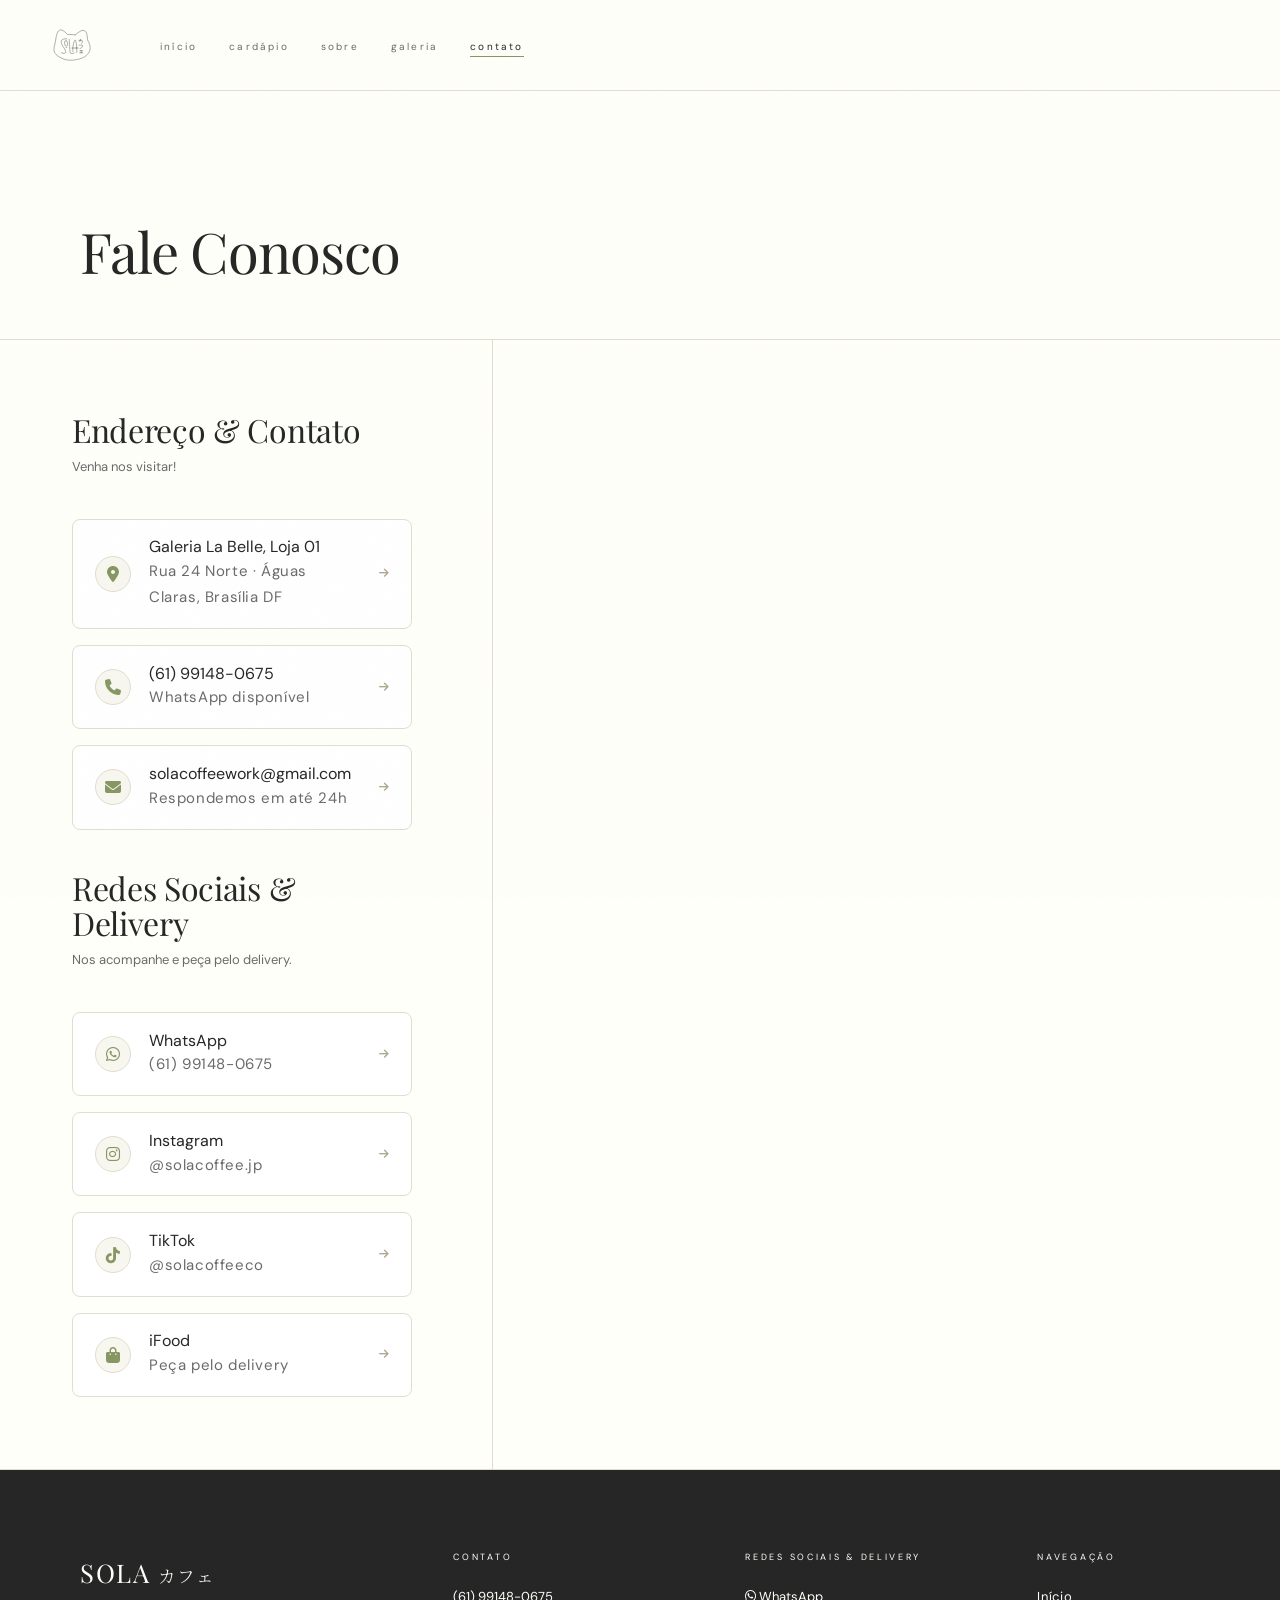
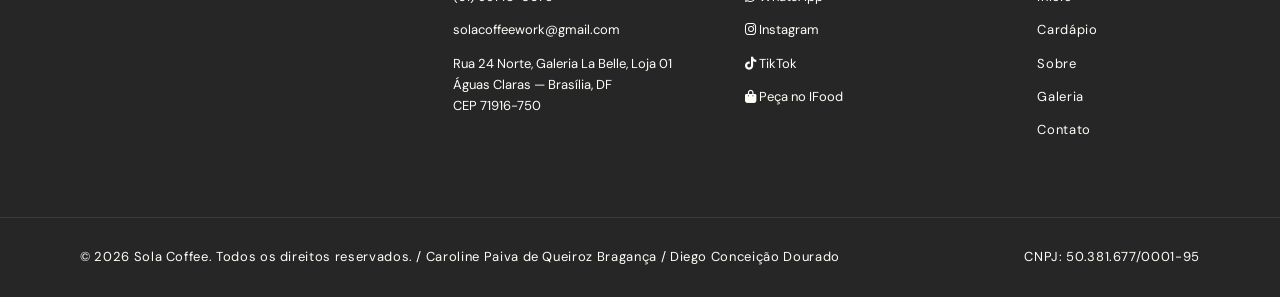
==== contato.html @ bae13468 "primeiro commit" ====
<!DOCTYPE html>
<html lang="pt-BR">
<head>
  <meta charset="UTF-8" />
  <meta name="viewport" content="width=device-width, initial-scale=1.0"/>
  <title>CONTATO — SOLA Coffee カフェ</title>
  <meta name="description" content="Encontre o Sola Coffee em Águas Claras. Endereço, horários, telefone e redes sociais.">
  <link rel="canonical" href="https://solacoffee.com.br/contato.html">


   <script type="application/ld+json">
  {
    "@context": "https://schema.org",
    "@type": "Cafe",
    "name": "Sola Coffee",
    "telephone": "+55-61-99148-0675",
    "email": "solacoffeework@gmail.com",
    "url": "https://solacoffee.com.br",
    "address": {
      "@type": "PostalAddress",
      "streetAddress": "Rua 24 Norte, Galeria La Belle, Loja 01",
      "addressLocality": "Águas Claras",
      "addressRegion": "DF",
      "postalCode": "71916-750",
      "addressCountry": "BR"
    },
    "openingHoursSpecification": [
      {"@type": "OpeningHoursSpecification","dayOfWeek": ["Tuesday","Wednesday","Thursday","Friday"],"opens": "12:30","closes": "19:30"},
      {"@type": "OpeningHoursSpecification","dayOfWeek": "Saturday","opens": "09:30","closes": "20:00"},
      {"@type": "OpeningHoursSpecification","dayOfWeek": "Sunday","opens": "09:30","closes": "14:00"}
    ],
    "sameAs": ["https://instagram.com","https://ifood.com.br"]
  }
  </script>

  <link rel="stylesheet" href="https://cdnjs.cloudflare.com/ajax/libs/font-awesome/6.5.0/css/all.min.css">
  <link rel="preconnect" href="https://fonts.googleapis.com">
  <link href="https://fonts.googleapis.com/css2?family=Playfair+Display:ital,wght@0,300;0,400;0,500;1,300;1,400&family=DM+Sans:wght@300;400;500&family=Inter:wght@300;400;500&family=Noto+Serif+JP:wght@300;400&display=swap" rel="stylesheet">
  <link rel="stylesheet" href="style.css">

  <style>

    .info-block--no-icon {
  grid-template-columns: 1fr;
}
.page-hero {
  min-height: 340px;
  box-sizing: border-box;
  padding-top: 100px;
  padding-bottom: 2.5rem;
}

    /* ═══════════════════════════════════════════
       BODY — horários | contato+redes | mapa
    ═══════════════════════════════════════════ */
    .fc-content {
      display: grid;
      grid-template-columns: 1fr 1.6fr;
      border-bottom: 1px solid var(--khaki-light);
    }
    .fc-mapa-panel {
      position: relative;
      border-left: 1px solid var(--khaki-light);
      overflow: hidden;
    }
    .fc-mapa-panel iframe {
      width: 100%;
      height: 100%;
      min-height: 600px;
      border: 0;
      display: block;
      filter: saturate(0.85);
    }

    /* horários */
    .fc-horarios-panel {
      padding: 4.5rem 4.5rem 4.5rem 5rem;
      border-right: 1px solid var(--khaki-light);
      display: flex;
      flex-direction: column;
      justify-content: flex-start;
    }

    .fc-panel-label {
      font-size: 9px;
      letter-spacing: 0.32em;
      text-transform: uppercase;
      font-family: var(--font-body);
      color: var(--moss);
      margin-bottom: 0.6rem;
    }
    .fc-horarios-panel h2 {
      font-size: clamp(1.6rem, 2.5vw, 2.2rem);
      color: var(--ink);
      margin-bottom: 0.5rem;
    }
    .fc-horarios-panel > p {
      font-size: 13px;
      color: var(--ink-muted);
      margin-bottom: 2rem;
    }
    /* usa as classes existentes do site */
    .fc-horarios-panel .horarios-tabela { max-width: 420px; margin-top: 0; }

    /* redes */
    .fc-redes-panel {
      padding: 4.5rem 5rem 4.5rem 4.5rem;
      display: flex;
      flex-direction: column;
      justify-content: flex-start;
    }
    .fc-redes-panel h2 {
      font-size: clamp(1.6rem, 2.5vw, 2.2rem);
      color: var(--ink);
      margin-bottom: 0.5rem;
    }
    .fc-redes-panel > p {
      font-size: 13px;
      color: var(--ink-muted);
      margin-bottom: 2.5rem;
    }
    .fc-redes-list {
      display: flex;
      flex-direction: column;
      gap: 1rem;
    }
    .fc-rede-item {
      display: flex;
      align-items: center;
      gap: 1.1rem;
      padding: 1.1rem 1.4rem;
      border: 1px solid var(--khaki-light);
      border-radius: var(--radius-md);
      background: var(--white);
      text-decoration: none;
      transition: border-color 0.25s, box-shadow 0.25s, transform 0.2s;
    }
    .fc-rede-item:hover {
      border-color: var(--moss-light);
      box-shadow: var(--shadow-card);
      transform: translateX(4px);
    }
    .fc-rede-icon {
      width: 36px; height: 36px;
      border-radius: 50%;
      background: var(--paper-warm);
      display: flex; align-items: center; justify-content: center;
      flex-shrink: 0;
      font-size: 1rem;
      color: var(--moss);
      border: 1px solid var(--khaki-light);
    }
    .fc-rede-info { flex: 1; }
    .fc-rede-name {
      display: block;
      font-size: 16px;
      color: var(--ink);
      line-height: 1.3;
    }
    .fc-rede-handle {
      display: block;
      font-size: 15px;
      color: var(--ink-muted);
      letter-spacing: 0.04em;
    }
    .fc-rede-arrow {
      font-size: 11px;
      color: var(--khaki-dark);
      transition: color 0.2s, transform 0.2s;
    }
    .fc-rede-item:hover .fc-rede-arrow {
      color: var(--moss);
      transform: translateX(3px);
    }

    /* ═══════════════════════════════════════════
       RESPONSIVE
    ═══════════════════════════════════════════ */
    @media (max-width: 960px) {
      .fc-hero { grid-template-columns: 1fr; min-height: auto; }
      .fc-hero-visual { display: none; }
      .fc-hero-text { padding: 3.5rem 1.5rem 3rem; }
      .fc-hero-text p { max-width: 100%; }

      .fc-content { grid-template-columns: 1fr; }
      .fc-mapa-panel { border-left: none; border-top: 1px solid var(--khaki-light); }
      .fc-mapa-panel iframe { min-height: 300px; }
      .fc-strip-item { border-right: none; border-bottom: 1px solid var(--khaki-light); padding: 2rem 1.5rem; }
      .fc-strip-item:last-child { border-bottom: none; }

      .fc-content { grid-template-columns: 1fr; }
      .fc-horarios-panel {
        padding: 3rem 1.5rem;
        border-right: none;
        border-bottom: 1px solid var(--khaki-light);
      }
      .fc-redes-panel { padding: 3rem 1.5rem; }

      .fc-mapa iframe { height: 300px; }
      .fc-mapa-badge { max-width: 220px; padding: 0.8rem 1rem; }
    }

    @media (max-width: 480px) {
      .fc-hero-text { padding: 3rem 1.25rem 2.5rem; }
      .fc-horarios-panel { padding: 2.5rem 1.25rem; }
      .fc-redes-panel { padding: 2.5rem 1.25rem; }
      .fc-strip-item { padding: 1.75rem 1.25rem; }
    }
  </style>
</head>
<body class="page-contato">

  <!-- NAV -->
  <nav class="nav">
    <a href="index.html" class="nav-logo"><img src="img/logo.svg" alt="SOLA カフェ" class="nav-logo-img"></a>
    <ul class="nav-links">
      <li><a href="index.html">início</a></li>
      <li><a href="menu.html">cardápio</a></li>
      <li><a href="sobre.html">sobre</a></li>
      <li><a href="galeria.html">galeria</a></li>
      <li><a href="contato.html" class="active">contato</a></li>
    </ul>
  </nav>

  <!-- INTRO -->
  <section class="sobre-intro page-hero">
    <div class="sobre-intro-text">
      <span class="section-label"></span>
      <h1 style="font-size: 56px;">Fale Conosco</h1>
      <p class="lead">
        
      </p>
    </div>
  </section>

  <!-- CONTATO + REDES | MAPA -->
  <div class="fc-content">

    <div class="fc-redes-panel">

      <h2>Endereço & Contato</h2>
      <p>Venha nos visitar!</p>
      <div class="fc-redes-list" style="margin-bottom: 2.5rem;">
        <a href="https://maps.google.com/?q=Sola+Coffee+Aguas+Claras" target="_blank" class="fc-rede-item">
          <div class="fc-rede-icon"><i class="fa-solid fa-location-dot"></i></div>
          <div class="fc-rede-info">
            <span class="fc-rede-name">Galeria La Belle, Loja 01</span>
            <span class="fc-rede-handle">Rua 24 Norte · Águas Claras, Brasília DF</span>
          </div>
          <i class="fa-solid fa-arrow-right fc-rede-arrow"></i>
        </a>
        <a href="tel:+5561991480675" class="fc-rede-item">
          <div class="fc-rede-icon"><i class="fa-solid fa-phone"></i></div>
          <div class="fc-rede-info">
            <span class="fc-rede-name">(61) 99148-0675</span>
            <span class="fc-rede-handle">WhatsApp disponível</span>
          </div>
          <i class="fa-solid fa-arrow-right fc-rede-arrow"></i>
        </a>
        <a href="mailto:solacoffeework@gmail.com" class="fc-rede-item">
          <div class="fc-rede-icon"><i class="fa-solid fa-envelope"></i></div>
          <div class="fc-rede-info">
            <span class="fc-rede-name">solacoffeework@gmail.com</span>
            <span class="fc-rede-handle">Respondemos em até 24h</span>
          </div>
          <i class="fa-solid fa-arrow-right fc-rede-arrow"></i>
        </a>
      </div>

      <h2>Redes Sociais & Delivery</h2>
      <p>Nos acompanhe e peça pelo delivery.</p>
      <div class="fc-redes-list">
        <a href="https://wa.me/5561991480675" target="_blank" class="fc-rede-item">
          <div class="fc-rede-icon"><i class="fa-brands fa-whatsapp"></i></div>
          <div class="fc-rede-info">
            <span class="fc-rede-name">WhatsApp</span>
            <span class="fc-rede-handle">(61) 99148-0675</span>
          </div>
          <i class="fa-solid fa-arrow-right fc-rede-arrow"></i>
        </a>
        <a href="https://www.instagram.com/solacoffee.jp/" target="_blank" class="fc-rede-item">
          <div class="fc-rede-icon"><i class="fa-brands fa-instagram"></i></div>
          <div class="fc-rede-info">
            <span class="fc-rede-name">Instagram</span>
            <span class="fc-rede-handle">@solacoffee.jp</span>
          </div>
          <i class="fa-solid fa-arrow-right fc-rede-arrow"></i>
        </a>
        <a href="https://www.tiktok.com/@solacoffeeco" target="_blank" class="fc-rede-item">
          <div class="fc-rede-icon"><i class="fa-brands fa-tiktok"></i></div>
          <div class="fc-rede-info">
            <span class="fc-rede-name">TikTok</span>
            <span class="fc-rede-handle">@solacoffeeco</span>
          </div>
          <i class="fa-solid fa-arrow-right fc-rede-arrow"></i>
        </a>
        <a href="https://www.ifood.com.br/delivery/brasilia-df/sola-coffee---cafe-japones-aguas-claras-norte/7c5102c2-471a-463c-b605-bb09772c8aca" target="_blank" class="fc-rede-item">
          <div class="fc-rede-icon"><i class="fa-solid fa-bag-shopping"></i></div>
          <div class="fc-rede-info">
            <span class="fc-rede-name">iFood</span>
            <span class="fc-rede-handle">Peça pelo delivery</span>
          </div>
          <i class="fa-solid fa-arrow-right fc-rede-arrow"></i>
        </a>
      </div>

    </div>

    <div class="fc-mapa-panel">
      <iframe
        src="https://www.google.com/maps/embed?pb=!1m14!1m8!1m3!1d15353.13470171583!2d-48.02756208214473!3d-15.84168103660788!3m2!1i1024!2i768!4f13.1!3m3!1m2!1s0x935a3b9d3fa3dd75%3A0xfc180d4a1cdd393c!2sSola%20Coffee%20-%20Cafeteria%20japonesa!5e0!3m2!1spt-BR!2sbr!4v1779202179430!5m2!1spt-BR!2sbr"
        allowfullscreen="" loading="lazy" referrerpolicy="no-referrer-when-downgrade"
        title="Localização do Sola Coffee em Águas Claras, Brasília">
      </iframe>
    </div>

  </div>

  <!-- FOOTER -->
  <footer class="footer">
    <div class="footer-top">
      <div class="footer-brand">
        <div class="footer-logo">SOLA <span>カフェ</span></div>
      </div>
      <div class="footer-info">
        <h4 class="footer-col-title">Contato</h4>
        <ul class="footer-contact-list">
          <li><a href="tel:+556199148-0675">(61) 99148-0675</a></li>
          <li><a href="mailto:solacoffeework@gmail.com">solacoffeework@gmail.com</a></li>
          <li><span>Rua 24 Norte, Galeria La Belle, Loja 01<br/>Águas Claras — Brasília, DF<br/>CEP 71916-750</span></li>
        </ul>
      </div>
      <div class="footer-info">
        <h4 class="footer-col-title">Redes Sociais & Delivery</h4>
        <ul class="footer-contact-list">
          <li><a href="https://wa.me/5561991480675" target="_blank"><i class="fa-brands fa-whatsapp"></i> WhatsApp</a></li>
          <li><a href="https://www.instagram.com/solacoffee.jp/" target="_blank"><i class="fa-brands fa-instagram"></i> Instagram</a></li>
          <li><a href="https://www.tiktok.com/@solacoffeeco" target="_blank"><i class="fa-brands fa-tiktok"></i> TikTok</a></li>
          <li><a href="https://www.ifood.com.br/delivery/brasilia-df/sola-coffee---cafe-japones-aguas-claras-norte/7c5102c2-471a-463c-b605-bb09772c8aca" target="_blank"><i class="fa-solid fa-bag-shopping"></i> Peça no IFood</a></li>
        </ul>
      </div>
      <div class="footer-nav">
        <h4 class="footer-col-title">navegação</h4>
        <ul class="footer-nav-list">
          <li><a href="index.html">Início</a></li>
          <li><a href="menu.html">Cardápio</a></li>
          <li><a href="sobre.html">Sobre</a></li>
          <li><a href="galeria.html">Galeria</a></li>
          <li><a href="contato.html">Contato</a></li>
        </ul>
      </div>
    </div>
    <div class="footer-bottom">
      <p>© 2026 Sola Coffee. Todos os direitos reservados. / Caroline Paiva de Queiroz Bragança / Diego Conceição Dourado</p>
      <p>CNPJ: 50.381.677/0001-95</p>
    </div>
  </footer>

</body>
</html>
---- style.css ----
/* =============================================
   SOLA カフェ 
   Paleta: #FFFFF9 · #262626 · #CEC8B0 · #879662
   ============================================= */

/* ---- TOKENS ---- */
:root {
  --paper:       #FFFFF9;
  --paper-warm:  #F7F7F0;
  --ink:         #262626;
  --ink-soft:    #3A3A3A;
  --ink-muted:   #6A6A6A;
  --khaki:       #CEC8B0;
  --khaki-light: #E2DDD0;
  --khaki-dark:  #B0A990;
  --moss:        #879662;
  --moss-light:  #A8B080;
  --moss-pale:   #D4DBB8;
  --white:       #FFFFFF;

  --font-display: 'Playfair Display', serif;
  --font-jp:      'Inter', sans-serif;
  --font-kanji:   'Noto Serif JP', serif;
  --font-body:    'DM Sans', sans-serif;

  --radius-sm: 2px;
  --radius-md: 8px;
  --radius-lg: 20px;
  --radius-xl: 40px;

  --shadow-moss: 0 4px 24px rgba(135, 150, 98, 0.18);
  --shadow-deep: 0 16px 56px rgba(38, 38, 38, 0.14);
  --shadow-card: 0 2px 12px rgba(38, 38, 38, 0.08);
}

/* ---- RESET ---- */
*, *::before, *::after { box-sizing: border-box; margin: 0; padding: 0; }
html { scroll-behavior: smooth; }
body {
  background: var(--paper);
  color: var(--ink);
  font-family: var(--font-body);
  font-weight: 400;
  line-height: 1.75;
  font-size: 1rem;
  -webkit-font-smoothing: antialiased;
}
img { max-width: 100%; display: block; }
a { text-decoration: none; color: inherit; }
ul { list-style: none; }
button { cursor: pointer; border: none; background: none; font-family: inherit; }
input, textarea, select {
  font-family: var(--font-body);
  font-size: 14px;
}

/* ---- TYPOGRAPHY ---- */
h1, h2, h3 {
  font-family: var(--font-display);
  font-weight: 300;
  line-height: 1.12;
  letter-spacing: -0.01em;
}
h1 { font-size: 32px; font-weight: 300; letter-spacing: -0.02em; }
h2 { font-size: 2rem; font-weight: 400; }
h3 { font-size: clamp(1.2rem, 2vw, 1.6rem); }
em { font-style: italic; color: var(--moss); }
p { color: var(--ink-soft); }

.section-label {
  font-family: var(--font-body);
  font-size: 9px;
  font-weight: 400;
  letter-spacing: 0.32em;
  text-transform: uppercase;
  color: var(--moss);
  display: block;
  margin-bottom: 0.75rem;
}

/* ---- GRAIN TEXTURE overlay ---- */
body::after {
  content: '';
  position: fixed;
  inset: 0;
  pointer-events: none;
  z-index: 9999;
  opacity: 0.022;
  background-image: url("data:image/svg+xml,%3Csvg viewBox='0 0 256 256' xmlns='http://www.w3.org/2000/svg'%3E%3Cfilter id='n'%3E%3CfeTurbulence type='fractalNoise' baseFrequency='0.9' numOctaves='4' stitchTiles='stitch'/%3E%3C/filter%3E%3Crect width='100%25' height='100%25' filter='url(%23n)'/%3E%3C/svg%3E");
  background-size: 128px 128px;
}

/* ---- BUTTONS ---- */
.btn-primary {
  display: inline-block;
  padding: 0.9rem 2.4rem;
  background: var(--moss);
  color: var(--white);
  font-family: 'Inter', sans-serif;
  font-size: 11px;
  font-weight: 400;
  letter-spacing: 0.22em;
  text-transform: lowercase;
  border-radius: var(--radius-sm);
  transition: background 0.3s, transform 0.2s, box-shadow 0.3s;
}
.btn-primary:hover {
  background: var(--ink);
  transform: translateY(-2px);
  box-shadow: var(--shadow-moss);
}
.btn-ghost {
  display: inline-block;
  padding: 0.85rem 0;
  color: var(--ink);
  font-size: 12px;
  letter-spacing: 0.1em;
  border-bottom: 1px solid var(--khaki-dark);
  transition: color 0.2s, border-color 0.2s;
}
.btn-ghost:hover { color: var(--moss); border-color: var(--moss); }
.btn-ghost--light { color: var(--paper); border-color: rgba(255,255,249,0.4); }
.btn-ghost--light:hover { color: var(--khaki-light); border-color: var(--khaki-light); }

/* ============================================================
   NAV
   ============================================================ */
.nav {
  position: fixed;
  top: 0; left: 0; right: 0;
  z-index: 100;
  display: flex;
  align-items: center;
  gap: 2rem;
  padding: 1.3rem 3rem;
  background: rgba(255, 255, 249, 0.94);
  backdrop-filter: blur(16px);
  -webkit-backdrop-filter: blur(16px);
  border-bottom: 1px solid var(--khaki-light);
}
.nav-logo {
  font-family: var(--font-display);
  font-size: 1.3rem;
  font-weight: 300;
  letter-spacing: 0.06em;
  color: var(--ink);
  flex-shrink: 0;
}
.nav-kanji {
  font-family: var(--font-jp);
  font-size: 0.9rem;
  color: var(--moss);
  margin-left: 0.35rem;
}
.nav-links {
  display: flex;
  gap: 2rem;
  margin-left: 2rem;
}
.nav-links a {
  font-size: 10px;
  letter-spacing: 0.22em;
  text-transform: lowercase;
  color: var(--ink-muted);
  transition: color 0.2s;
  position: relative;
}
.nav-links a::after {
  content: '';
  position: absolute;
  bottom: -4px; left: 0; right: 0;
  height: 1px;
  background: var(--moss);
  transform: scaleX(0);
  transition: transform 0.3s cubic-bezier(0.25,0.46,0.45,0.94);
  transform-origin: left;
}
.nav-links a:hover, .nav-links a.active { color: var(--ink); }
.nav-links a:hover::after, .nav-links a.active::after { transform: scaleX(1); }
.nav-deco {
  margin-left: auto;
  font-family: var(--font-jp);
  font-size: 12px;
  color: var(--khaki-dark);
  letter-spacing: 0.35em;
}

/* ============================================================
   HOME — HERO
   ============================================================ */
.hero {
  min-height: 100vh;
  max-height: 100vh;
  display: grid;
  grid-template-columns: 1fr 1fr;
  position: relative;
  overflow: hidden;
  padding-top: 0; /* ← remove o padding geral */
  border-bottom: 1px solid var(--khaki-light);
}

.hero-texture {
  position: absolute;
  inset: 0;
  background:
    radial-gradient(ellipse 70% 55% at 75% 35%, rgba(135, 150, 98, 0.09) 0%, transparent 65%),
    radial-gradient(ellipse 45% 60% at 15% 75%, rgba(206, 200, 176, 0.12) 0%, transparent 65%);
}
.hero-content {
  display: flex;
  flex-direction: column;
  justify-content: center;
  padding: 5rem 4rem 5rem 5rem;
  padding-top: calc(80px + 5rem);
  position: relative;
  z-index: 1;
}
.hero-eyebrow {
  font-size: 9px;
  letter-spacing: 0.32em;
  text-transform: uppercase;
  color: var(--moss);
  margin-bottom: 1.5rem;
}
.hero-title {
  font-size: clamp(3.2rem, 5.5vw, 5.5rem);
  line-height: 1.06;
  margin-bottom: 1.5rem;
  color: var(--ink);
}
.hero-sub {
  font-size: 1rem;
  line-height: 1.6;
  color: var(--ink-soft);
  margin-bottom: 3rem;
  max-width: clamp(17rem, 29vw, 30rem);
  text-align: justify;
  text-align-last: justify; 
}
.hero-cta-row {
  display: flex;
  align-items: center;
  gap: 2.5rem;
}
.hero-visual {
min-height: 100vh;
  max-height: 100vh;
  display: flex;
  flex-direction: column;
  align-items: center;
  justify-content: center;
  position: relative;
  background: var(--paper);
  overflow: hidden;
}
.hero-img {
  width: 100%;
  height: 100%;
  object-fit: cover;
  object-position: center 60%;
}
.hero-circle {
  width: 340px;
  height: 340px;
  border-radius: 50%;
  border: 1px solid rgba(255,255,249,0.35);
  position: absolute;
  animation: breathe 7s ease-in-out infinite;
}
@keyframes breathe {
  0%, 100% { transform: scale(1); opacity: 0.5; }
  50% { transform: scale(1.05); opacity: 1; }
}
.hero-kanji-large {
  font-family: var(--font-jp);
  font-size: clamp(8rem, 14vw, 16rem);
  color: var(--ink);
  opacity: 0.08;
  position: absolute;
  user-select: none;
}
.hero-tag {
  position: absolute;
  bottom: 2.5rem;
  font-size: 9px;
  letter-spacing: 0.28em;
  text-transform: uppercase;
  color: var(--ink-soft);
  background: var(--paper);
  padding: 0.45rem 1.1rem;
  border-radius: var(--radius-sm);
}

/* ---- PAGE-SPECIFIC: index.html ---- */
.nav-logo-img { height: 48px; width: auto; display: block; }
.btn-primary.btn-cardapio { background: var(--ink); }
.btn-primary.btn-cardapio:hover { background: var(--moss) !important; }
.btn-primary.btn-historia { background: var(--moss); }
.btn-primary.btn-historia:hover { background: var(--ink) !important; }
.btn-primary.btn-essencia { background: var(--moss); }
.btn-primary.btn-essencia:hover { background: var(--ink) !important; }

/* ============================================================
   HOME — DESTAQUES
   ============================================================ */
.destaques {
  padding: 7rem 5rem;
  background: var(--paper);
}
.destaques-grid {
  display: grid;
  grid-template-columns: 1fr 1fr 1fr;
  gap: 1.25rem;
}
.destaque-card {
  background: var(--white);
  border-radius: var(--radius-md);
  overflow: hidden;
  transition: transform 0.35s cubic-bezier(0.25,0.46,0.45,0.94), box-shadow 0.35s;
  border: 1px solid var(--khaki-light);
}
.destaque-card:hover {
  transform: translateY(-6px);
  box-shadow: var(--shadow-deep);
}
.card-img-placeholder {
  height: 220px;
  display: flex;
  align-items: center;
  justify-content: center;
  position: relative;
  overflow: hidden;
}
.card-img-matcha { background: linear-gradient(140deg, #6d7f4e 0%, #a8b87a 60%, #c8d4a0 100%); }
.card-img-bolo   { background: linear-gradient(140deg, #CEC8B0 0%, #e8e4d8 60%, #FFFFF9 100%); }
.card-img-cafe   { background: linear-gradient(140deg, #262626 0%, #3a3a3a 60%, #5a5a4a 100%); }

/* ---- BESTSELLER TAG ---- */
.section-badge-tag {
  display: inline-flex;
  align-items: center;
  justify-content: center;
  padding: 0.3rem 0.7rem;
  background: var(--moss);
  border: 1px solid var(--moss-light);
  border-radius: var(--radius-sm);
  font-family: var(--font-body);
  font-size: 8px;
  font-weight: 400;
  letter-spacing: 0.22em;
  text-transform: uppercase;
  color: var(--white);
  margin-bottom: 1.5rem;
}
.card-img-inner {
  display: flex;
  align-items: center;
  justify-content: center;
  width: 100%;
  height: 100%;
  position: relative;
}
.card-img-inner--photo {
  display: block;
}
.card-photo {
  width: 100%;
  height: 100%;
  object-fit: cover;
  object-position: center 40%;
  display: block;
  

}
.card-kanji {
  font-family: var(--font-jp);
  font-size: 4rem;
  color: rgba(255,255,249,0.3);
  user-select: none;
  position: relative;
  z-index: 1;
}
.liquid-circle {
  position: absolute;
  border-radius: 50%;
  background: rgba(255,255,249,0.12);
  animation: float 8s ease-in-out infinite;
}
.lc1 { width: 120px; height: 120px; top: -20px; left: 10%; animation-delay: 0s; }
.lc2 { width: 80px; height: 80px; bottom: -10px; right: 15%; animation-delay: -3s; }
@keyframes float {
  0%, 100% { transform: translateY(0) scale(1); }
  50% { transform: translateY(-12px) scale(1.05); }
}
.card-body { padding: 1.5rem 1.6rem; }
.card-tag {
  font-size: 9px;
  letter-spacing: 0.26em;
  text-transform: uppercase;
  color: var(--moss);
  display: block;
  margin-bottom: 0.5rem;
}
.card-body h3 { font-size: 1.4rem; margin-bottom: 0.5rem; color: var(--ink); }
.card-body p { font-size: 13px; color: var(--ink-muted); line-height: 1.65; margin-bottom: 1rem; }
.card-price {
  font-family: var(--font-display);
  font-size: 1.4rem;
  color: var(--moss);
}
.destaques-link { text-align: right; margin-top: 2rem; }
.destaques-link a {
  font-size: 11px;
  letter-spacing: 0.18em;
  color: var(--ink);
  border-bottom: 1px solid var(--khaki-dark);
  padding-bottom: 2px;
  transition: color 0.2s, border-color 0.2s;
}
.destaques-link a:hover { color: var(--moss); border-color: var(--moss); }

@media (max-width: 900px) {
  .destaques-grid { grid-template-columns: 1fr 1fr; }
}
@media (max-width: 560px) {
  .destaques { padding: 4rem 1.5rem; }
  .destaques-grid { grid-template-columns: 1fr; }
}

/* ============================================================
   HOME — WABI
   ============================================================ */
.wabi {
  display: grid;
  grid-template-columns: 1fr 1fr;
  min-height: 540px;
  background: var(--paper);
}
.wabi-left { position: relative; overflow: hidden; background: var(--paper); }
.wabi-photo-frame {
  position: absolute;
  inset: 3rem;
  inset-inline-start: 5rem;
  border: 1px solid rgba(38,38,38,0.12);
  border-radius: var(--radius-md);
  overflow: hidden;
}
.wabi--flip .wabi-left .wabi-photo-frame {
  inset: 3rem;
  inset-inline-end: 5rem;
}
.wabi-photo-inner {
  width: 100%; height: 100%;
  background: linear-gradient(145deg, var(--khaki) 0%, var(--paper) 100%);
  display: flex; align-items: center; justify-content: center;
  position: relative;
}
.wabi-abstract { position: relative; width: 180px; height: 180px; }
.wa-circle {
  position: absolute;
  border-radius: 50%;
  border: 1px solid rgba(38,38,38,0.15);
}
.wa1 { width: 180px; height: 180px; top: 0; left: 0; }
.wa2 { width: 120px; height: 120px; top: 30px; left: 30px; background: rgba(135,150,98,0.15); border-color: rgba(135,150,98,0.3); }
.wa3 { width: 60px; height: 60px; top: 60px; left: 60px; background: var(--moss); border-color: var(--moss); opacity: 0.7; }
.wabi-right {
  display: flex;
  flex-direction: column;
  justify-content: center;
  padding: 5rem 5rem 5rem 4rem;
}
.wabi-right h2 { margin-bottom: 0.75rem; }
.wabi-right h2,
.wabi-right .wabi-text { margin-left: 0; padding-left: 0; }
.wabi-img {
  width: 100%;
  height: 100%;
  object-fit: cover;
  object-position: center 49%;
}
.wabi-text {
  font-size: 14px;
  line-height: 1.6;
  color: var(--ink-soft);
  margin-top: 0;
  margin-bottom: 1rem;
  text-align: left;
  max-width: 600px;
}
.wabi-right .btn-primary { margin-top: 1.5rem; align-self: flex-start; }

/* wabi espelhado */
.wabi--flip { grid-template-columns: 1fr 1fr; }
.wabi--flip .wabi-right { order: 1; padding: 5rem 4rem 5rem 5rem; }
.wabi--flip .wabi-left  { order: 2; }

/* tabela de horários dentro do wabi */
.horarios-tabela {
  display: flex;
  flex-direction: column;
  margin-top: 1.5rem;
  max-width: 380px;
}
.hora-row {
  display: flex;
  align-items: center;
  gap: 0.75rem;
  padding: 0.75rem 0;
  border-bottom: 1px solid var(--khaki-light);
}
.hora-row:last-child { border-bottom: none; }
.hora-dia {
  font-family: var(--font-body);
  font-size: 1rem;
  color: var(--ink-soft);
  width: 140px;
  flex-shrink: 0;
}
.hora-sep {
  width: 24px;
  flex-shrink: 0;
  height: 1px;
  background: var(--khaki);
  opacity: 0.6;
}
.hora-valor {
  font-family: var(--font-body);
  font-size: 1rem;
  color: var(--ink-soft);
}
.hora-valor.fechado {
  font-style: normal;
  font-weight: 700;
  color: var(--moss);
  font-size: 0.95rem;
}

/* ============================================================
   PAGE HEADER (shared)
   ============================================================ */
.page-header {
  padding: 140px 5rem 5rem;
  background: var(--khaki);
  display: flex;
  align-items: flex-end;
  justify-content: space-between;
  gap: 2rem;
  position: relative;
  overflow: hidden;
  border-bottom: 1px solid var(--khaki-dark);
}
.page-header-content { position: relative; z-index: 1; }
.page-header h1 { margin-bottom: 0.75rem; color: var(--ink); }
.page-header p { color: var(--ink-soft); font-size: 14px; max-width: 420px; }
.page-header-kanji {
  font-family: var(--font-jp);
  font-size: clamp(6rem, 12vw, 14rem);
  color: var(--ink);
  opacity: 0.07;
  line-height: 1;
  user-select: none;
  flex-shrink: 0;
}

/* menu page: hero igual ao contato (.sobre-intro.page-hero) */
.page-menu .page-header {
  background: var(--paper);
  border-bottom: 1px solid var(--khaki-light);
  display: grid;
  grid-template-columns: 1fr auto;
  align-items: end;
  min-height: 340px;
  box-sizing: border-box;
  padding-top: 100px;
  padding-bottom: 2.5rem;
}
.page-menu .page-header h1 { margin-bottom: 1rem; }
.page-menu .page-header p {
  font-size: 1.05rem;
  line-height: 1.6;
  color: var(--ink-soft);
  max-width: 520px;
}

/* ============================================================
   MENU PAGE
   ============================================================ */
.menu-filters {
  display: flex;
  gap: 0.6rem;
  padding: 1.75rem 5rem;
  border-bottom: 1px solid var(--khaki-light);
  flex-wrap: wrap;
  background: var(--paper);
  position: sticky;
  top: 72px;
  z-index: 50;
}
.filter-btn {
  padding: 0.45rem 1.3rem;
  border: 1px solid var(--khaki);
  border-radius: var(--radius-sm);
  font-size: 10px;
  letter-spacing: 0.18em;
  text-transform: lowercase;
  color: var(--ink-muted);
  background: transparent;
  transition: all 0.25s;
}
.filter-btn:hover { border-color: var(--moss-light); color: var(--moss); }
.filter-btn.active { background: var(--moss); color: var(--white); border-color: var(--moss); }

.menu-section { padding: 4rem 5rem 6rem; }
.menu-category-header {
  display: flex;
  align-items: center;
  gap: 1.5rem;
  margin-bottom: 2.5rem;
  margin-top: 0;
}
.contato-section .menu-category-header {
  margin-bottom: 1rem;
}
.contato-bloco {
  padding: 0;
  display: flex;
  flex-direction: column;
  gap: 0.35rem;
  margin-bottom: 3.5rem;
}.cat-kanji {
  font-family: var(--font-jp);
  font-size: 2.5rem;
  color: var(--khaki);
  flex-shrink: 0;
}
.menu-category-header h2 { font-size: 1.8rem; }
.cat-line {
  flex: 1;
  height: 1px;
  background: var(--khaki-light);
}
.menu-grid {
  display: grid;
  grid-template-columns: repeat(auto-fill, minmax(280px, 1fr));
  gap: 1.25rem;
  margin-bottom: 3.5rem;
}
.menu-grid:last-of-type {
  margin-bottom: 0;
}
.menu-item {
  background: var(--white);
  border-radius: var(--radius-md);
  overflow: hidden;
  display: flex;
  flex-direction: column;
  transition: transform 0.3s, box-shadow 0.3s;
  border: 1px solid var(--khaki-light);
}
.menu-item:hover { transform: translateY(-3px); box-shadow: var(--shadow-card); }
.item-visual {
  height: 130px;
  display: flex;
  align-items: center;
  justify-content: center;
  font-family: var(--font-jp);
  font-size: 2.5rem;
  color: rgba(255,255,249,0.4);
}
.iv-matcha   { background: linear-gradient(135deg, #6d7f4e, #a8b87a); }
.iv-cafe     { background: linear-gradient(135deg, #262626, #4a4a3a); }
.iv-latte    { background: linear-gradient(135deg, #CEC8B0, #e8e4d8); color: rgba(38,38,38,0.35); }
.iv-frapp    { background: linear-gradient(135deg, #3a3a3a, #5a5a4a); }
.iv-hojicha  { background: linear-gradient(135deg, #5a5040, #8a7a60); }
.iv-agua     { background: linear-gradient(135deg, #879662, #c2d4a0); }
.iv-maracuja { background: linear-gradient(135deg, #b8a040, #d8c060); }
.iv-cheesecake{ background: linear-gradient(135deg, #e2ddd0, #FFFFF9); color: rgba(38,38,38,0.3); }
.iv-nutpie   { background: linear-gradient(135deg, #4a3828, #7a6050); }
.iv-bolomatcha{ background: linear-gradient(135deg, #5a7040, #879662); }
.iv-empanada { background: linear-gradient(135deg, #9a7040, #c8a060); }
.iv-sanduiche{ background: linear-gradient(135deg, #CEC8B0, #e2ddd0); color: rgba(38,38,38,0.35); }
.iv-set      { background: linear-gradient(135deg, #262626, #3a3a30); }
.iv-bolo-cafe{ background: linear-gradient(135deg, #2a1e14, #504030); }
.item-info { padding: 1.25rem; flex: 1; display: flex; flex-direction: column; }
.item-info h3 { font-size: 1.2rem; margin-bottom: 0.4rem; color: var(--ink); }
.item-info p { font-size: 12px; color: var(--ink-muted); line-height: 1.6; flex: 1; }
.item-footer {
  display: flex;
  justify-content: space-between;
  align-items: center;
  margin-top: 1rem;
  padding-top: 0.75rem;
  border-top: 1px solid var(--khaki-light);
}
.tag-item {
  font-size: 9px;
  letter-spacing: 0.2em;
  text-transform: uppercase;
  color: var(--moss);
}
.preco {
  font-family: var(--font-display);
  font-size: 1.3rem;
  color: var(--moss);
}
.menu-item--featured { border: 1px solid var(--moss-light); }
.badge-new {
  font-family: var(--font-body);
  font-size: 14px;
  color: var(--moss);
}
.menu-nota {
  display: flex;
  align-items: center;
  gap: 1.5rem;
  margin: 0 5rem 4rem;
  padding: 1.5rem 2rem;
  background: var(--khaki-light);
  border-radius: var(--radius-md);
  border-left: 3px solid var(--moss);
}
.nota-icon { font-size: 1.5rem; }
.menu-nota p { font-size: 13px; color: var(--ink-soft); }

/* ============================================================
   SOBRE PAGE
   ============================================================ */
.sobre-intro {
  display: grid;
  grid-template-columns: 1fr auto;
  gap: 4rem;
  padding: 140px 5rem 5rem;
  background: var(--paper);
  align-items: end;
  border-bottom: 1px solid var(--khaki-light);
}
.sobre-intro h1 { margin-bottom: 1rem; }
.lead {
  font-size: 1.05rem;
  line-height: 1.85;
  color: var(--ink-soft);
  max-width: 520px;
}
.sobre-intro-kanji { text-align: center; flex-shrink: 0; }
.sobre-intro-kanji span {
  display: block;
  font-family: var(--font-jp);
  font-size: clamp(5rem, 10vw, 12rem);
  color: var(--ink);
  opacity: 0.06;
  line-height: 1;
}
.kanji-legenda {
  font-size: 9px;
  letter-spacing: 0.28em;
  color: var(--moss);
  text-transform: uppercase;
}
.historia {
  padding: 6rem 5rem;
  background: var(--paper);
}
.historia-grid {
  display: grid;
  grid-template-columns: 1fr 1fr;
  gap: 6rem;
  align-items: center;
}
.hist-abstract {
  position: absolute;
  inset: 0;
  display: flex;
  align-items: center;
  justify-content: center;
}
.ha-elem { position: absolute; border-radius: 50%; }
.ha1 { width: 260px; height: 260px; border: 1px solid rgba(38,38,38,0.15); }
.ha2 { width: 160px; height: 160px; background: rgba(135,150,98,0.15); border: 1px solid rgba(135,150,98,0.35); }
.ha3 { width: 60px; height: 60px; background: var(--moss); opacity: 0.7; }
.historia-texto h2 { 
    margin-bottom: 1.5rem; }
.historia-texto p { 
    font-size: 15px;
    line-height: 1.6; 
    color: var(--ink-soft); 
    margin-bottom: 1.25rem; 
    text-align: left;
}
.historia-texto strong {
  font-weight: 400;
  color: var(--moss); 
}
.hist-frame {
  position: relative;
  width: 100%;
  padding-top: 120%;
  overflow: hidden;
  border-radius: var(--radius-md);
  background: var(--khaki);
}
.hist-img {
  position: absolute;
  inset: 0;
  width: 100%;
  height: 100%;
  object-fit: cover;
  object-position: center;
  display: block;
}
.hist-caption {
  position: absolute;
  bottom: 1.5rem;
  left: 1.5rem;
  font-size: 9px;
  letter-spacing: 0.22em;
  text-transform: uppercase;
  color: var(--ink-muted);
  background: var(--paper);
  padding: 0.35rem 0.85rem;
  border-radius: var(--radius-sm);
}


/* ============================================================
   FOOTER
   ============================================================ */
.footer { background: var(--ink); }
.footer-top {
  display: grid;
  grid-template-columns: 2fr 1.5fr 1.5fr 1fr;
  gap: 3rem;
  padding: 5rem 5rem 4rem;
  border-bottom: 1px solid rgba(206,200,176,0.12);
}
.footer-logo {
  font-family: var(--font-display);
  font-size: 1.6rem;
  font-weight: 300;
  letter-spacing: 0.06em;
  color: var(--paper);
  margin-bottom: 1rem;
}
.footer-logo span { font-family: var(--font-kanji); font-size: 1.1rem; }
.footer-col-title {
  font-size: 9px;
  letter-spacing: 0.3em;
  text-transform: uppercase;
  color: var(--paper);
  font-family: var(--font-body);
  font-weight: 400;
  margin-bottom: 1.25rem;
}
.footer-contact-list li {
  font-size: 13px;
  color: var(--paper);
  margin-bottom: 0.75rem;
  line-height: 1.65;
}
.footer-contact-list a {
  color: var(--paper);
  transition: color 0.2s;
}
.footer-contact-list a:hover { 
    color: var(--paper); 
    opacity: 0.7; 
}

.footer-nav-list li {
  margin-bottom: 0.75rem;
  line-height: 1.65;
}
.footer-nav-list a {
  font-size: 13px;
  color: var(--paper);
  display: block;
  letter-spacing: 0.05em;
  transition: opacity 0.2s;
}
.footer-nav-list a:hover { opacity: 0.7; }

.footer-bottom {
  display: flex;
  justify-content: space-between;
  align-items: center;
  padding: 1.75rem 5rem;
}
.footer-bottom p {
  font-size: 13px;
  color: var(--paper);
  letter-spacing: 0.05em;
}
.footer-social {
  font-size: 13px;
  color: var(--paper);
  letter-spacing: 0.05em;
}

/* ============================================================
   HORÁRIOS (standalone)
   ============================================================ */
.horarios {
  background: var(--paper);
  border-bottom: 1px solid var(--khaki-light);
  display: grid;
  grid-template-columns: 1fr 1fr;
  min-height: 480px;
}
.horarios-conteudo {
  padding: 6rem 5rem;
  display: flex;
  flex-direction: column;
  justify-content: center;
  gap: 2.5rem;
}
.horarios-label h2 { margin-top: 0.75rem; }
.horarios-foto { position: relative; overflow: hidden; }
.horarios-foto-frame { width: 100%; height: 100%; min-height: 480px; }
.horarios-foto-frame img { width: 100%; height: 100%; object-fit: cover; display: block; }
.horarios-foto-placeholder {
  width: 100%;
  height: 100%;
  min-height: 480px;
  background: var(--khaki);
  display: flex;
  align-items: center;
  justify-content: center;
}
.horarios-kanji {
  font-family: var(--font-jp);
  font-size: clamp(6rem, 12vw, 12rem);
  color: var(--ink);
  opacity: 0.07;
  line-height: 1;
  user-select: none;
}

/* ============================================================
   ANIMATIONS
   ============================================================ */
@keyframes fadeUp {
  from { opacity: 0; transform: translateY(22px); }
  to   { opacity: 1; transform: translateY(0); }
}
.hero-content > * {
  animation: fadeUp 0.9s cubic-bezier(0.25,0.46,0.45,0.94) forwards;
  opacity: 0;
}
.hero-eyebrow  { animation-delay: 0.1s; }
.hero-title    { animation-delay: 0.28s; }
.hero-sub      { animation-delay: 0.44s; }
.hero-cta-row  { animation-delay: 0.6s; }

/* ============================================================
   SCROLL REVEAL
   ============================================================ */
.destaque-card, .menu-item, .fil-card, .tl-item, .info-block {
  opacity: 0;
  transform: translateY(18px);
  animation: fadeUp 0.7s cubic-bezier(0.25,0.46,0.45,0.94) forwards;
}
.destaque-card:nth-child(1) { animation-delay: 0.1s; }
.destaque-card:nth-child(2) { animation-delay: 0.22s; }
.destaque-card:nth-child(3) { animation-delay: 0.34s; }
.menu-item:nth-child(1)  { animation-delay: 0.05s; }
.menu-item:nth-child(2)  { animation-delay: 0.12s; }
.menu-item:nth-child(3)  { animation-delay: 0.18s; }
.menu-item:nth-child(4)  { animation-delay: 0.24s; }
.menu-item:nth-child(5)  { animation-delay: 0.30s; }
.menu-item:nth-child(6)  { animation-delay: 0.36s; }
.fil-card:nth-child(1)   { animation-delay: 0.1s; }
.fil-card:nth-child(2)   { animation-delay: 0.2s; }
.fil-card:nth-child(3)   { animation-delay: 0.3s; }
.fil-card:nth-child(4)   { animation-delay: 0.4s; }
.tl-item:nth-child(1)    { animation-delay: 0.1s; }
.tl-item:nth-child(2)    { animation-delay: 0.26s; }
.tl-item:nth-child(3)    { animation-delay: 0.42s; }
.info-block:nth-child(1) { animation-delay: 0.1s; }
.info-block:nth-child(2) { animation-delay: 0.2s; }
.info-block:nth-child(3) { animation-delay: 0.3s; }
.info-block:nth-child(4) { animation-delay: 0.4s; }

/* ============================================================
   RESPONSIVO — TABLET / MOBILE
   ============================================================ */
@media (max-width: 1100px) {
  .footer-top { grid-template-columns: 1fr 1fr; gap: 2.5rem; padding: 4rem 3rem 3rem; }
  .footer-bottom { padding: 1.5rem 3rem; }
}
@media (max-width: 900px) {
  .contato-section { grid-template-columns: 1fr; gap: 3rem; }
  .tl-grid { grid-template-columns: 1fr; gap: 2.5rem; }
  .valores-grid { grid-template-columns: 1fr 1fr; }
}
@media (max-width: 768px) {
  /* NAV */
  .nav { padding: 1rem 1.5rem; flex-wrap: wrap; gap: 0; }
  .nav-deco { display: none; }
  .nav-links { width: 100%; margin-left: 0; margin-top: 0.6rem; gap: 1rem; flex-wrap: wrap; }
  .nav-links a { font-size: 10px; }

  /* HERO */
  .hero { grid-template-columns: 1fr; min-height: auto; }
  .hero-visual { display: none; }
  .hero-content { padding: 2.5rem 1.5rem 3.5rem; padding-top: 100px; }

  /* DESTAQUES */
  .destaques { padding: 4rem 1.5rem; }
  .destaques-grid { grid-template-columns: 1fr; }

  /* WABI */
  .wabi { grid-template-columns: 1fr; }
  .wabi-left { display: none; }
  .wabi-right { padding: 3rem 1.5rem; }
  .wabi--flip .wabi-right { order: 1; padding: 3rem 1.5rem; }

  /* PAGE HEADER */
  .page-header { padding: 100px 1.5rem 2.5rem; flex-direction: column; align-items: flex-start; gap: 0; }
  .page-header-kanji { display: none; }

  /* MENU */
  .menu-filters { padding: 1rem 1.5rem; gap: 0.4rem; top: 56px; }
  .filter-btn { padding: 0.4rem 0.9rem; font-size: 10px; }
  .menu-section { padding: 2rem 1.5rem 4rem; }
  .menu-category-header { margin-top: 2.5rem; gap: 1rem; }
  .menu-grid { grid-template-columns: 1fr; }
  .menu-nota { margin: 0 1.5rem 3rem; }

  /* SOBRE */
  .sobre-intro { padding: 100px 1.5rem 2.5rem; grid-template-columns: 1fr; }
  .sobre-intro-kanji { display: none; }
  .historia { padding: 3rem 1.5rem; }
  .historia-grid { grid-template-columns: 1fr; }
  .historia-visual { display: none; }
  .historia-texto p { font-size: 14px; }
  .filosofia { padding: 4rem 1.5rem; }

  /* CONTATO */
  .contato-section { padding: 2.5rem 1.5rem; }
  .info-block { grid-template-columns: 2rem 1fr; gap: 0.75rem; padding-bottom: 2rem; }
  .info-kanji { font-size: 1.4rem; }
  .mapa-section { padding: 0 1.5rem; }
  .mapa-wrapper { max-width: 100%; }
  .mapa-wrapper iframe { height: 220px; }
  .avaliacao-strip { padding: 2rem 1.5rem; }

  /* HORÁRIOS */
  .horarios { grid-template-columns: 1fr; }
  .horarios-conteudo { padding: 3.5rem 1.5rem; gap: 2rem; }
  .horarios-foto { display: none; }

  /* FOOTER */
  .footer-top { grid-template-columns: 1fr 1fr; gap: 2rem; padding: 3rem 1.5rem 2.5rem; }
  .footer-bottom { flex-direction: column; gap: 0.4rem; text-align: center; padding: 1.5rem; }
}

@media (max-width: 480px) {
  .nav-links { overflow-x: auto; flex-wrap: nowrap; padding-bottom: 0.25rem; }
  .destaques-grid { grid-template-columns: 1fr; }
  .menu-grid { grid-template-columns: 1fr; }
  .footer-top { grid-template-columns: 1fr; padding: 2.5rem 1.5rem 2rem; }
  .footer-bottom { padding: 1.5rem 1.25rem; }
  .page-header { padding: 90px 1.25rem 2rem; }
  .menu-section { padding: 1.5rem 1.25rem 3rem; }
  .contato-section { padding: 2rem 1.25rem; }
  .sobre-intro { padding: 90px 1.25rem 2rem; }
  .historia { padding: 2.5rem 1.25rem; }
  .valores-grid { grid-template-columns: 1fr; }
}

@media (max-width: 540px) {
  .footer-top { grid-template-columns: 1fr; padding: 3rem 2rem 2.5rem; }
}

/* ============================================================
   SOBRE — complementos
   ============================================================ */
.sobre-intro-text { position: relative; z-index: 1; }

/* VALORES section */
.valores {
  padding: 6rem 5rem;
  background: var(--paper);
}
.valores > .section-label {
  color: var(--moss);
  margin-bottom: 0.5rem;
}
.valores h2 {
  color: var(--ink);
  margin-bottom: 3rem;
}
.valores h2 em {
  color: var(--moss);
}
.valores-grid {
  display: grid;
  grid-template-columns: 1fr 1fr 1fr;
  gap: 1.5rem;
}
.valor-card {
  padding: 2.5rem 2rem;
  border: 1px solid var(--khaki-light);
  border-radius: var(--radius-md);
  transition: border-color 0.3s, background 0.3s;
}
.valor-card:hover {
  border-color: var(--moss-light);
  background: var(--paper-warm);
}
.valor-card h3 {
  color: var(--ink);
  font-size: 1.2rem;
  margin-bottom: 0.75rem;
}
.valor-card p {
  color: var(--ink-muted);
  font-size: 13px;
  line-height: 1.8;
}

@media (max-width: 768px) {
  .valores { padding: 4rem 1.5rem; }
  .valores-grid { grid-template-columns: 1fr; gap: 1rem; }
  .filosofia { padding: 4rem 1.5rem; }
  .tl-grid { grid-template-columns: 1fr; gap: 2.5rem; }
}

/* ============================================================
   VALORES / DIFERENCIAIS
   ============================================================ */
.valores { padding: 6rem 5rem; background: var(--paper); }
.valores h2 { color: var(--ink); margin-bottom: 3rem; }
.valores h2 em { color: var(--moss); }
.valores-grid {
  display: grid;
  grid-template-columns: 1fr 1fr 1fr;
  gap: 2rem;
}
.valor-card {
  padding: 2.5rem 2rem;
  border: 1px solid var(--khaki-light);
  border-radius: var(--radius-md);
  background: var(--white);
}
.valor-card h3 { color: var(--ink); margin-bottom: 0.75rem; font-size: 1.3rem; }
.valor-card p { color: var(--ink-muted); font-size: 13px; line-height: 1.75; }
.valor-label {
  font-family: var(--font-display);
  font-size: 1.6rem;
  font-weight: 300;
  color: var(--ink);
  display: block;
  margin-bottom: 1rem;
  line-height: 1.2;
}
/* ============================================================
   CONTATO — page-specific (migrado de contato.html)
   ============================================================ */
.info-block--no-icon {
  grid-template-columns: 1fr;
}
.page-hero {
  min-height: 340px;
  box-sizing: border-box;
  padding-top: 100px;
  padding-bottom: 2.5rem;
}
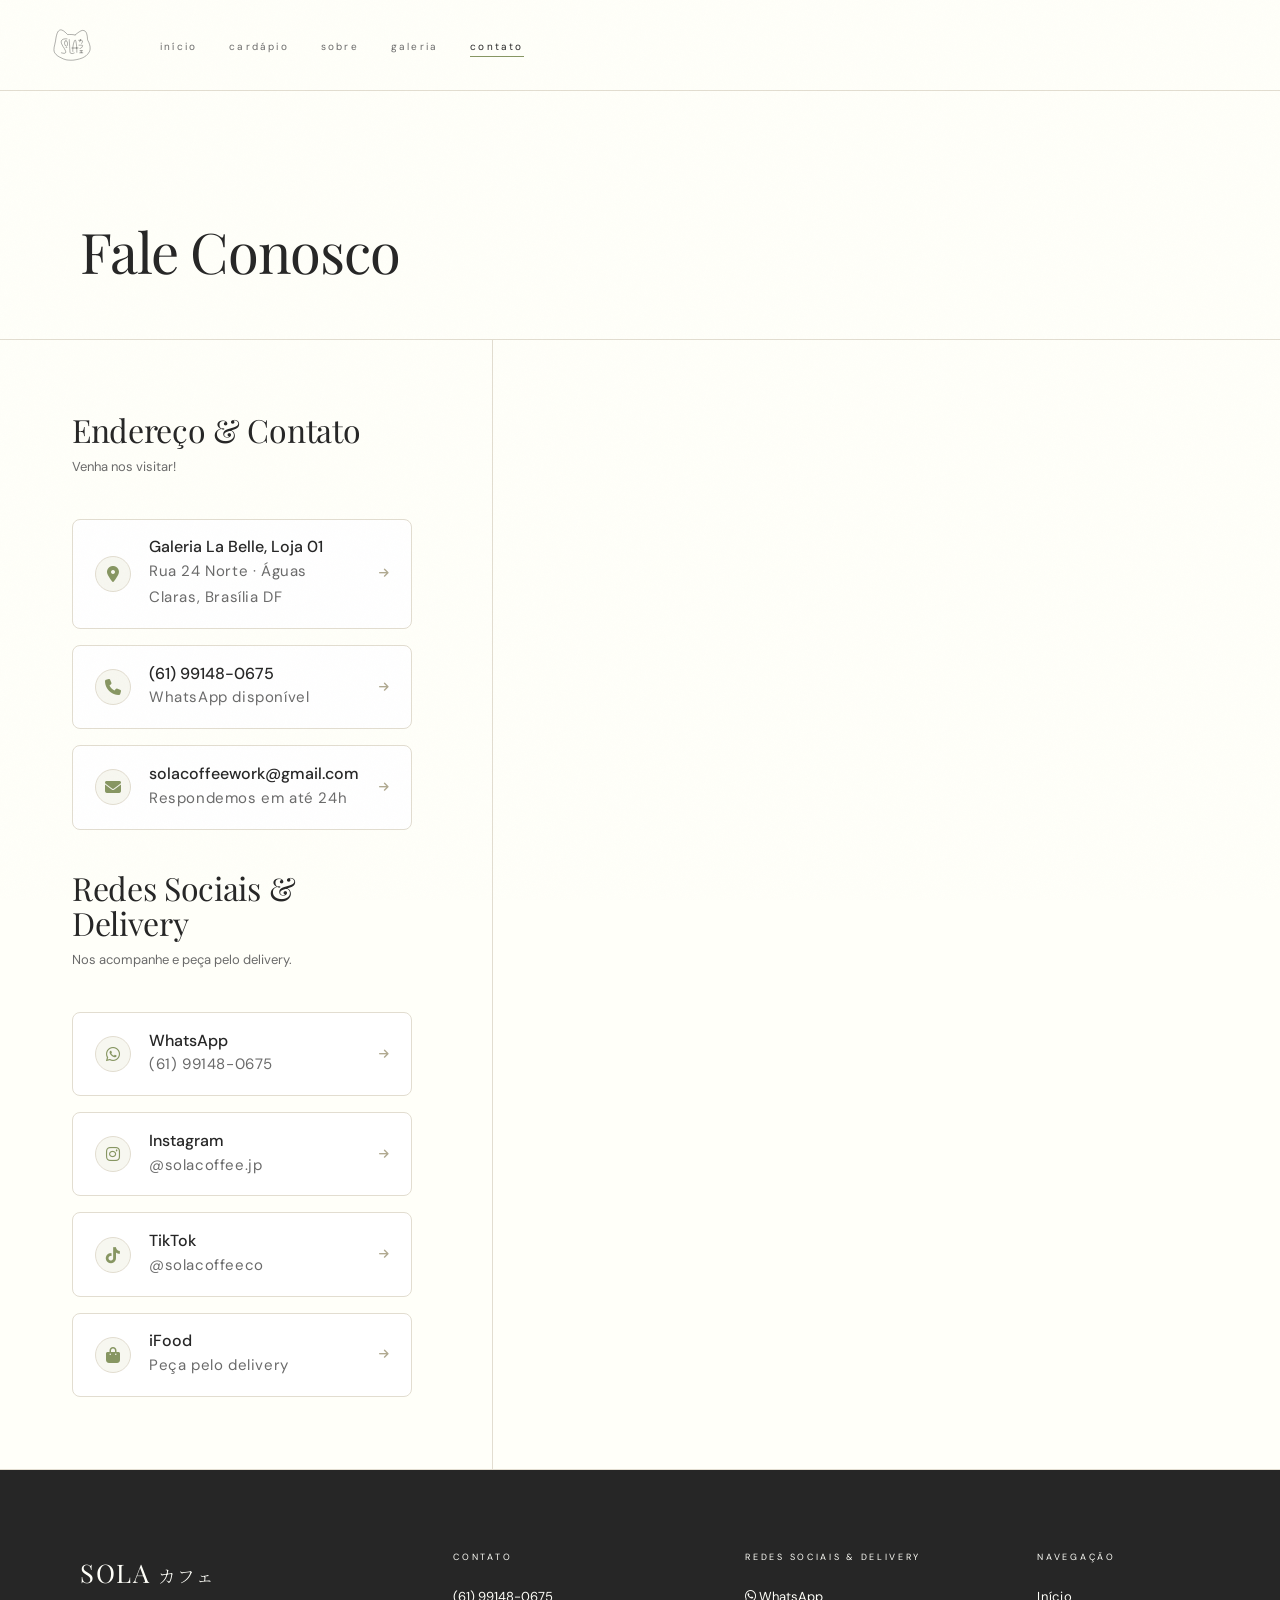
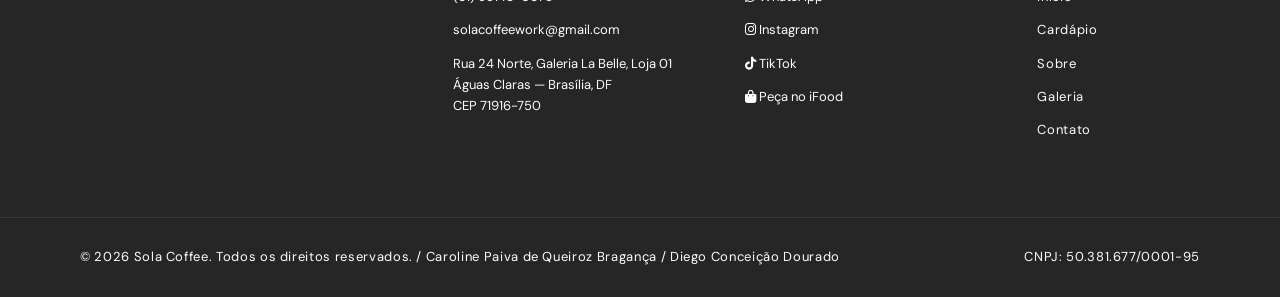
==== commit 80d8235b: "varios" ====
--- a/contato.html
+++ b/contato.html
@@ -155,6 +155,7 @@
       display: block;
       font-size: 16px;
       color: var(--ink);
+      font-weight: 500;
       line-height: 1.3;
     }
     .fc-rede-handle {
@@ -336,7 +337,7 @@
           <li><a href="https://wa.me/5561991480675" target="_blank"><i class="fa-brands fa-whatsapp"></i> WhatsApp</a></li>
           <li><a href="https://www.instagram.com/solacoffee.jp/" target="_blank"><i class="fa-brands fa-instagram"></i> Instagram</a></li>
           <li><a href="https://www.tiktok.com/@solacoffeeco" target="_blank"><i class="fa-brands fa-tiktok"></i> TikTok</a></li>
-          <li><a href="https://www.ifood.com.br/delivery/brasilia-df/sola-coffee---cafe-japones-aguas-claras-norte/7c5102c2-471a-463c-b605-bb09772c8aca" target="_blank"><i class="fa-solid fa-bag-shopping"></i> Peça no IFood</a></li>
+          <li><a href="https://www.ifood.com.br/delivery/brasilia-df/sola-coffee---cafe-japones-aguas-claras-norte/7c5102c2-471a-463c-b605-bb09772c8aca" target="_blank"><i class="fa-solid fa-bag-shopping"></i> Peça no iFood</a></li>
         </ul>
       </div>
       <div class="footer-nav">
--- a/style.css
+++ b/style.css
@@ -470,9 +470,14 @@
   justify-content: center;
   padding: 5rem 5rem 5rem 4rem;
 }
-.wabi-right h2 { margin-bottom: 0.75rem; }
+.wabi-right h2 { 
+  margin-bottom: 0.75rem; 
+}
 .wabi-right h2,
-.wabi-right .wabi-text { margin-left: 0; padding-left: 0; }
+.wabi-right .wabi-text { 
+  margin-left: 0; 
+  padding-left: 0; 
+}
 .wabi-img {
   width: 100%;
   height: 100%;
@@ -480,7 +485,7 @@
   object-position: center 49%;
 }
 .wabi-text {
-  font-size: 14px;
+  font-size: 16px;
   line-height: 1.6;
   color: var(--ink-soft);
   margin-top: 0;
@@ -781,7 +786,7 @@
 .historia-texto h2 { 
     margin-bottom: 1.5rem; }
 .historia-texto p { 
-    font-size: 15px;
+    font-size: 16px;
     line-height: 1.6; 
     color: var(--ink-soft); 
     margin-bottom: 1.25rem; 
@@ -981,38 +986,95 @@
 .info-block:nth-child(4) { animation-delay: 0.4s; }
 
 /* ============================================================
-   RESPONSIVO — TABLET / MOBILE
+   RESPONSIVO MOBILE
    ============================================================ */
 @media (max-width: 1100px) {
-  .footer-top { grid-template-columns: 1fr 1fr; gap: 2.5rem; padding: 4rem 3rem 3rem; }
-  .footer-bottom { padding: 1.5rem 3rem; }
-}
+  /* [index.html] */ .footer-top { grid-template-columns: 1fr 1fr; gap: 2.5rem; padding: 4rem 3rem 3rem; }
+  /* [index.html] */ .footer-bottom { padding: 1.5rem 3rem; }
+}
+
 @media (max-width: 900px) {
   .contato-section { grid-template-columns: 1fr; gap: 3rem; }
   .tl-grid { grid-template-columns: 1fr; gap: 2.5rem; }
   .valores-grid { grid-template-columns: 1fr 1fr; }
 }
+
 @media (max-width: 768px) {
-  /* NAV */
-  .nav { padding: 1rem 1.5rem; flex-wrap: wrap; gap: 0; }
+  /* [index.html] — NAV */
+  .nav { padding: 0.9rem 1.5rem; flex-direction: row; flex-wrap: nowrap; gap: 0; align-items: center; }
   .nav-deco { display: none; }
-  .nav-links { width: 100%; margin-left: 0; margin-top: 0.6rem; gap: 1rem; flex-wrap: wrap; }
+  .nav-links { width: auto; flex: 1; margin-left: 1rem; margin-top: 0; gap: 1.1rem; flex-wrap: nowrap; overflow-x: auto; white-space: nowrap; padding-bottom: 2px; scrollbar-width: none; }
+  .nav-links::-webkit-scrollbar { display: none; }
   .nav-links a { font-size: 10px; }
 
-  /* HERO */
-  .hero { grid-template-columns: 1fr; min-height: auto; }
-  .hero-visual { display: none; }
-  .hero-content { padding: 2.5rem 1.5rem 3.5rem; padding-top: 100px; }
-
-  /* DESTAQUES */
-  .destaques { padding: 4rem 1.5rem; }
-  .destaques-grid { grid-template-columns: 1fr; }
-
-  /* WABI */
-  .wabi { grid-template-columns: 1fr; }
-  .wabi-left { display: none; }
-  .wabi-right { padding: 3rem 1.5rem; }
-  .wabi--flip .wabi-right { order: 1; padding: 3rem 1.5rem; }
+  /* [index.html] — HERO */
+  .hero {
+    grid-template-columns: 1fr;
+    min-height: auto;
+    display: flex;
+    flex-direction: column;
+  }
+  .hero-visual {
+    display: none;
+  }
+  .hero-content {
+    order: 1;
+    padding: 2rem 1.5rem 3rem;
+    padding-top: calc(60px + 2rem);
+  }
+  .hero-title { font-size: 2.6rem; }
+  .hero-sub {
+    max-width: 100%;
+    text-align: left;
+    text-align-last: left;
+    font-size: 0.95rem;
+    margin-bottom: 2rem;
+  }
+  .hero-cta-row {
+    display: none;
+  }
+
+  /* [index.html] — DESTAQUES carrossel */
+  .destaque-card:hover { transform: none; box-shadow: none; }
+  .destaques { padding: 3.5rem 0 3.5rem 1.5rem; }
+  .destaques > *:not(.destaques-grid) { padding-right: 1.5rem; }
+  .destaques-grid {
+    grid-template-columns: unset;
+    display: flex;
+    flex-direction: row;
+    overflow-x: auto;
+    scroll-snap-type: x mandatory;
+    -webkit-overflow-scrolling: touch;
+    gap: 1rem;
+    padding-right: 1.5rem;
+    padding-bottom: 0.5rem;
+    scrollbar-width: none;
+  }
+  .destaques-grid::-webkit-scrollbar { display: none; }
+  .destaque-card { flex: 0 0 78vw; max-width: 290px; scroll-snap-align: start; }
+  .destaques-link { padding-right: 1.5rem; }
+
+  /* [index.html] — WABI */
+  .wabi { grid-template-columns: 1fr; border-top: 1px solid var(--khaki-light); min-height: auto; }
+  .wabi-left { display: block; height: 240px; position: relative; order: 1; }
+  .wabi-photo-frame { position: absolute; inset: 1rem; }
+  .wabi-photo-inner { height: 100%; }
+  .wabi-img { width: 100%; height: 100%; object-fit: cover; }
+  .wabi-right { padding: 2rem 1.5rem 3rem; order: 2; }
+  /* wabi--flip: foto também fica antes do texto no mobile */
+  .wabi--flip .wabi-left { order: 1; height: 240px; }
+  .wabi--flip .wabi-left .wabi-photo-frame { inset: 1rem; }
+  .wabi--flip .wabi-right { order: 2; padding: 2rem 1.5rem 3rem; }
+
+  /* [index.html] — DIFERENCIAIS */
+  .diferenciais-grid { grid-template-columns: 1fr !important; }
+  .valores > div[style*="grid-template-columns"] { grid-template-columns: 1fr !important; }
+  .valores { padding: 3.5rem 1.5rem; border-top: 1px solid var(--khaki-light); }
+  .valores .fc-rede-item { margin: 0; width: 100%; box-sizing: border-box; }
+
+  /* [index.html] — FOOTER */
+  .footer-top { grid-template-columns: 1fr; gap: 2rem; padding: 3rem 1.5rem 2.5rem; }
+  .footer-bottom { flex-direction: column; gap: 0.4rem; text-align: center; padding: 1.5rem; }
 
   /* PAGE HEADER */
   .page-header { padding: 100px 1.5rem 2.5rem; flex-direction: column; align-items: flex-start; gap: 0; }
@@ -1030,10 +1092,14 @@
   .sobre-intro { padding: 100px 1.5rem 2.5rem; grid-template-columns: 1fr; }
   .sobre-intro-kanji { display: none; }
   .historia { padding: 3rem 1.5rem; }
-  .historia-grid { grid-template-columns: 1fr; }
-  .historia-visual { display: none; }
+  .historia-grid { grid-template-columns: 1fr; direction: ltr !important; gap: 1.5rem; }
+  .historia-visual { display: block; }
+  .hist-frame { padding-top: 100%; }
+  .hist-caption { display: none; }
+  .historia-texto { padding-top: 0; }
   .historia-texto p { font-size: 14px; }
   .filosofia { padding: 4rem 1.5rem; }
+  .tl-grid { grid-template-columns: 1fr; gap: 2.5rem; }
 
   /* CONTATO */
   .contato-section { padding: 2.5rem 1.5rem; }
@@ -1048,28 +1114,32 @@
   .horarios { grid-template-columns: 1fr; }
   .horarios-conteudo { padding: 3.5rem 1.5rem; gap: 2rem; }
   .horarios-foto { display: none; }
-
-  /* FOOTER */
-  .footer-top { grid-template-columns: 1fr 1fr; gap: 2rem; padding: 3rem 1.5rem 2.5rem; }
-  .footer-bottom { flex-direction: column; gap: 0.4rem; text-align: center; padding: 1.5rem; }
+}
+
+@media (max-width: 540px) {
+  /* [index.html] */ .footer-top { grid-template-columns: 1fr; padding: 3rem 2rem 2.5rem; }
 }
 
 @media (max-width: 480px) {
+  /* [index.html] — NAV */
   .nav-links { overflow-x: auto; flex-wrap: nowrap; padding-bottom: 0.25rem; }
-  .destaques-grid { grid-template-columns: 1fr; }
-  .menu-grid { grid-template-columns: 1fr; }
+
+  /* [index.html] — FOOTER */
   .footer-top { grid-template-columns: 1fr; padding: 2.5rem 1.5rem 2rem; }
   .footer-bottom { padding: 1.5rem 1.25rem; }
+
+  /* MENU */
+  .menu-grid { grid-template-columns: 1fr; }
   .page-header { padding: 90px 1.25rem 2rem; }
   .menu-section { padding: 1.5rem 1.25rem 3rem; }
+
+  /* CONTATO */
   .contato-section { padding: 2rem 1.25rem; }
+
+  /* SOBRE */
   .sobre-intro { padding: 90px 1.25rem 2rem; }
   .historia { padding: 2.5rem 1.25rem; }
   .valores-grid { grid-template-columns: 1fr; }
-}
-
-@media (max-width: 540px) {
-  .footer-top { grid-template-columns: 1fr; padding: 3rem 2rem 2.5rem; }
 }
 
 /* ============================================================
@@ -1081,6 +1151,11 @@
 .valores {
   padding: 6rem 5rem;
   background: var(--paper);
+}
+.diferenciais-grid {
+  display: grid;
+  grid-template-columns: repeat(3, 1fr);
+  gap: 1.2rem;
 }
 .valores > .section-label {
   color: var(--moss);
@@ -1119,15 +1194,10 @@
   line-height: 1.8;
 }
 
-@media (max-width: 768px) {
-  .valores { padding: 4rem 1.5rem; }
-  .valores-grid { grid-template-columns: 1fr; gap: 1rem; }
-  .filosofia { padding: 4rem 1.5rem; }
-  .tl-grid { grid-template-columns: 1fr; gap: 2.5rem; }
-}
-
-/* ============================================================
-   VALORES / DIFERENCIAIS
+
+
+/* ============================================================
+   DIFERENCIAIS
    ============================================================ */
 .valores { padding: 6rem 5rem; background: var(--paper); }
 .valores h2 { color: var(--ink); margin-bottom: 3rem; }
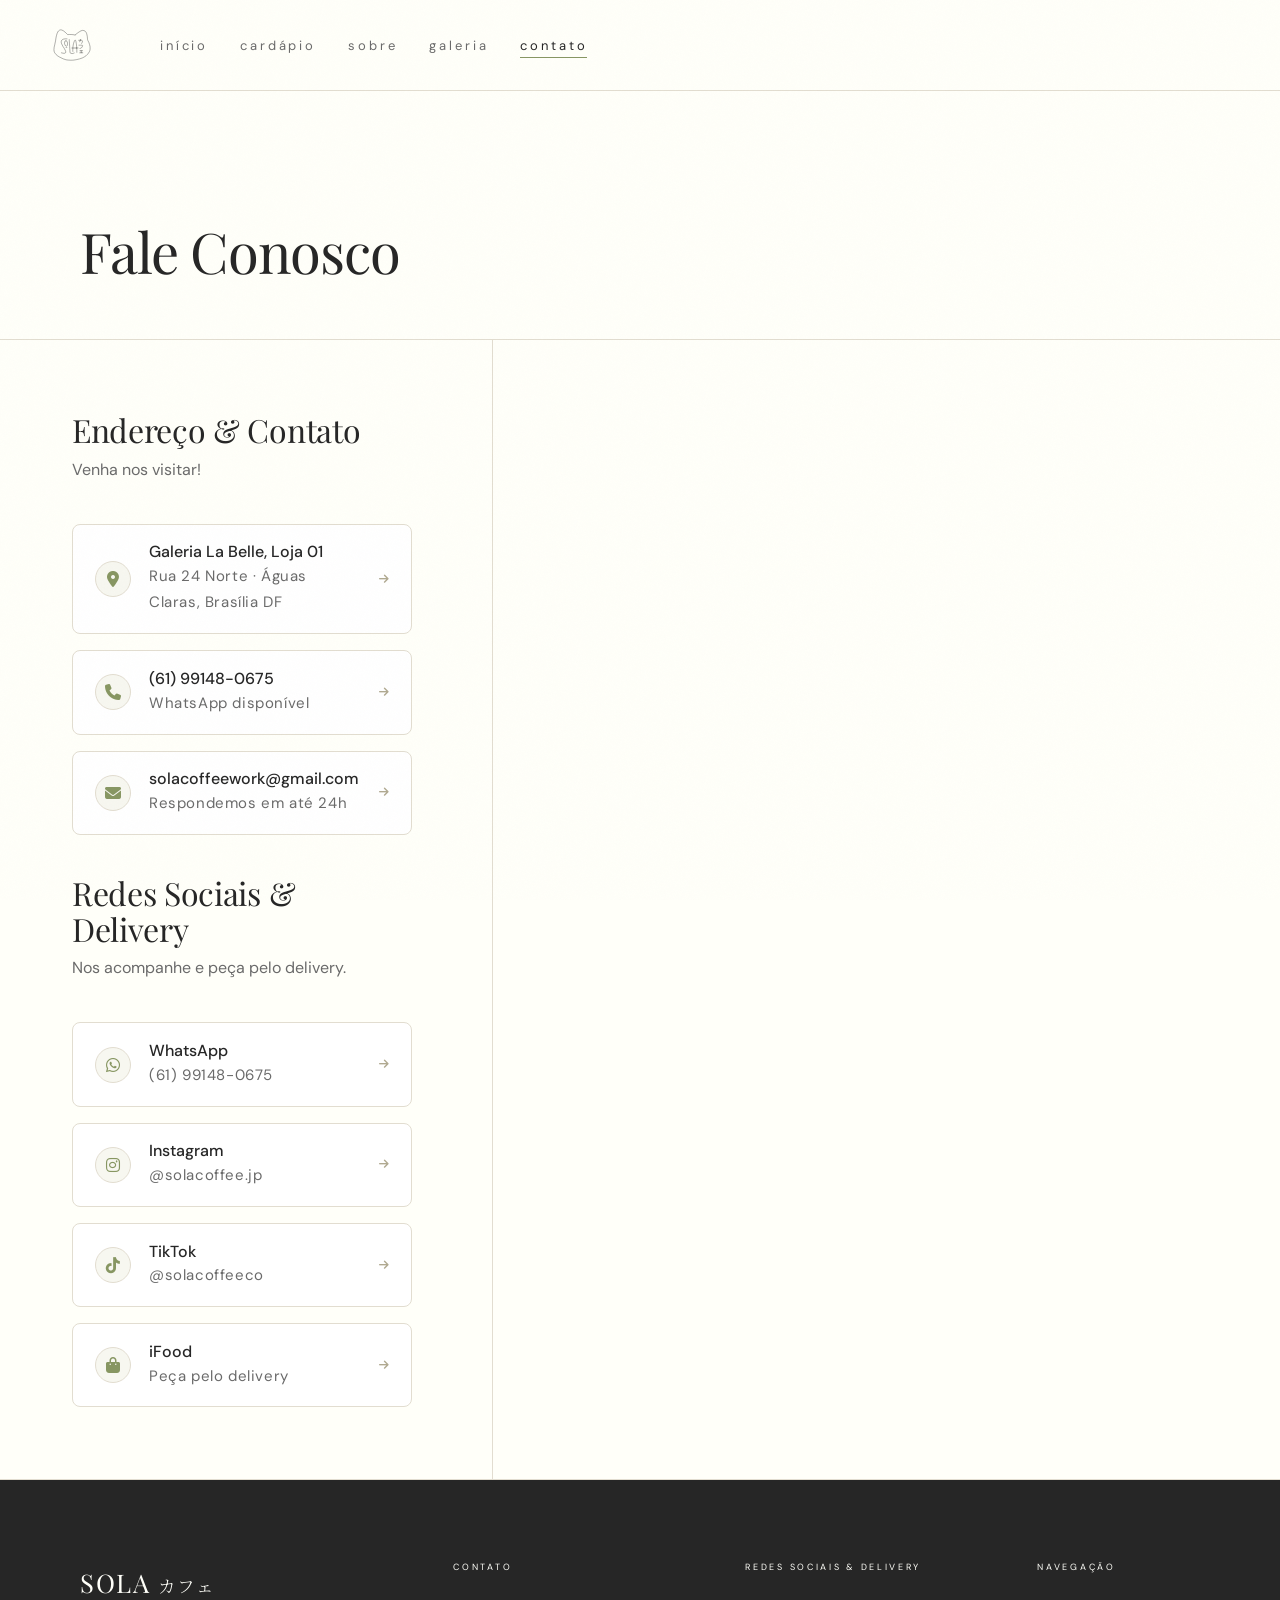
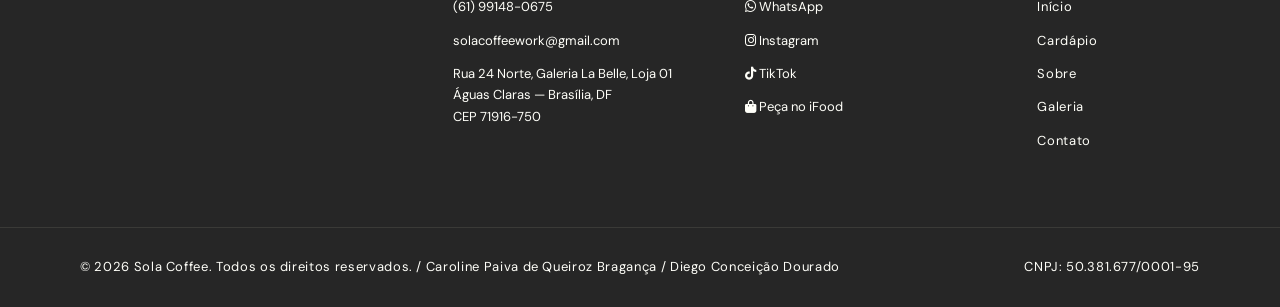
==== commit 5ec6d01c: "alterou o tamanho da fonte" ====
--- a/contato.html
+++ b/contato.html
@@ -115,7 +115,7 @@
       margin-bottom: 0.5rem;
     }
     .fc-redes-panel > p {
-      font-size: 13px;
+      font-size: 16px;
       color: var(--ink-muted);
       margin-bottom: 2.5rem;
     }
--- a/style.css
+++ b/style.css
@@ -33,7 +33,8 @@
   --shadow-card: 0 2px 12px rgba(38, 38, 38, 0.08);
 }
 
-/* ---- RESET ---- */
+/* ---- VALORES titulo mobile (oculto no desktop) ---- */
+.valores-titulo-mobile { display: none; }
 *, *::before, *::after { box-sizing: border-box; margin: 0; padding: 0; }
 html { scroll-behavior: smooth; }
 body {
@@ -158,7 +159,7 @@
   margin-left: 2rem;
 }
 .nav-links a {
-  font-size: 10px;
+  font-size: 13px;
   letter-spacing: 0.22em;
   text-transform: lowercase;
   color: var(--ink-muted);
@@ -206,6 +207,7 @@
     radial-gradient(ellipse 70% 55% at 75% 35%, rgba(135, 150, 98, 0.09) 0%, transparent 65%),
     radial-gradient(ellipse 45% 60% at 15% 75%, rgba(206, 200, 176, 0.12) 0%, transparent 65%);
 }
+
 .hero-content {
   display: flex;
   flex-direction: column;
@@ -215,6 +217,7 @@
   position: relative;
   z-index: 1;
 }
+
 .hero-eyebrow {
   font-size: 9px;
   letter-spacing: 0.32em;
@@ -222,26 +225,30 @@
   color: var(--moss);
   margin-bottom: 1.5rem;
 }
+
 .hero-title {
   font-size: clamp(3.2rem, 5.5vw, 5.5rem);
   line-height: 1.06;
   margin-bottom: 1.5rem;
   color: var(--ink);
 }
+
 .hero-sub {
   font-size: 1rem;
   line-height: 1.6;
   color: var(--ink-soft);
   margin-bottom: 3rem;
   max-width: clamp(17rem, 29vw, 30rem);
-  text-align: justify;
+  text-align: left;
   text-align-last: justify; 
 }
+
 .hero-cta-row {
   display: flex;
   align-items: center;
   gap: 2.5rem;
 }
+
 .hero-visual {
 min-height: 100vh;
   max-height: 100vh;
@@ -253,12 +260,14 @@
   background: var(--paper);
   overflow: hidden;
 }
+
 .hero-img {
   width: 100%;
   height: 100%;
   object-fit: cover;
   object-position: center 60%;
 }
+
 .hero-circle {
   width: 340px;
   height: 340px;
@@ -267,22 +276,16 @@
   position: absolute;
   animation: breathe 7s ease-in-out infinite;
 }
+
 @keyframes breathe {
   0%, 100% { transform: scale(1); opacity: 0.5; }
   50% { transform: scale(1.05); opacity: 1; }
 }
-.hero-kanji-large {
-  font-family: var(--font-jp);
-  font-size: clamp(8rem, 14vw, 16rem);
-  color: var(--ink);
-  opacity: 0.08;
-  position: absolute;
-  user-select: none;
-}
+
 .hero-tag {
   position: absolute;
   bottom: 2.5rem;
-  font-size: 9px;
+  font-size: 12px;
   letter-spacing: 0.28em;
   text-transform: uppercase;
   color: var(--ink-soft);
@@ -307,11 +310,13 @@
   padding: 7rem 5rem;
   background: var(--paper);
 }
+
 .destaques-grid {
   display: grid;
   grid-template-columns: 1fr 1fr 1fr;
   gap: 1.25rem;
 }
+
 .destaque-card {
   background: var(--white);
   border-radius: var(--radius-md);
@@ -319,10 +324,12 @@
   transition: transform 0.35s cubic-bezier(0.25,0.46,0.45,0.94), box-shadow 0.35s;
   border: 1px solid var(--khaki-light);
 }
+
 .destaque-card:hover {
   transform: translateY(-6px);
   box-shadow: var(--shadow-deep);
 }
+
 .card-img-placeholder {
   height: 220px;
   display: flex;
@@ -345,13 +352,14 @@
   border: 1px solid var(--moss-light);
   border-radius: var(--radius-sm);
   font-family: var(--font-body);
-  font-size: 8px;
+  font-size: 13px;
   font-weight: 400;
   letter-spacing: 0.22em;
   text-transform: uppercase;
   color: var(--white);
   margin-bottom: 1.5rem;
 }
+
 .card-img-inner {
   display: flex;
   align-items: center;
@@ -360,75 +368,81 @@
   height: 100%;
   position: relative;
 }
+
 .card-img-inner--photo {
   display: block;
 }
+
 .card-photo {
   width: 100%;
   height: 100%;
   object-fit: cover;
   object-position: center 40%;
   display: block;
-  
-
-}
-.card-kanji {
-  font-family: var(--font-jp);
-  font-size: 4rem;
-  color: rgba(255,255,249,0.3);
-  user-select: none;
-  position: relative;
-  z-index: 1;
-}
-.liquid-circle {
-  position: absolute;
-  border-radius: 50%;
-  background: rgba(255,255,249,0.12);
-  animation: float 8s ease-in-out infinite;
-}
-.lc1 { width: 120px; height: 120px; top: -20px; left: 10%; animation-delay: 0s; }
-.lc2 { width: 80px; height: 80px; bottom: -10px; right: 15%; animation-delay: -3s; }
-@keyframes float {
-  0%, 100% { transform: translateY(0) scale(1); }
-  50% { transform: translateY(-12px) scale(1.05); }
-}
-.card-body { padding: 1.5rem 1.6rem; }
+}
+
+.card-body { 
+  padding: 1.5rem 1.6rem; 
+}
+
 .card-tag {
-  font-size: 9px;
+  font-size: 12px;
   letter-spacing: 0.26em;
   text-transform: uppercase;
   color: var(--moss);
   display: block;
   margin-bottom: 0.5rem;
 }
-.card-body h3 { font-size: 1.4rem; margin-bottom: 0.5rem; color: var(--ink); }
-.card-body p { font-size: 13px; color: var(--ink-muted); line-height: 1.65; margin-bottom: 1rem; }
+
+.card-body h3 { 
+  font-size: 1.4rem; 
+  margin-bottom: 0.5rem; 
+  color: var(--ink); 
+}
+
+.card-body p { 
+  font-size: 15px; 
+  color: var(--ink-muted); 
+  line-height: 1.65; 
+  margin-bottom: 1rem; 
+}
+
 .card-price {
   font-family: var(--font-display);
   font-size: 1.4rem;
   color: var(--moss);
 }
-.destaques-link { text-align: right; margin-top: 2rem; }
+
+.destaques-link { 
+  text-align: right; 
+  margin-top: 2rem; 
+}
+
 .destaques-link a {
-  font-size: 11px;
+  font-size: 13px;
   letter-spacing: 0.18em;
   color: var(--ink);
   border-bottom: 1px solid var(--khaki-dark);
   padding-bottom: 2px;
   transition: color 0.2s, border-color 0.2s;
 }
-.destaques-link a:hover { color: var(--moss); border-color: var(--moss); }
+
+.destaques-link a:hover { 
+  color: var(--moss); 
+  border-color: var(--moss); 
+}
 
 @media (max-width: 900px) {
   .destaques-grid { grid-template-columns: 1fr 1fr; }
 }
+
 @media (max-width: 560px) {
   .destaques { padding: 4rem 1.5rem; }
   .destaques-grid { grid-template-columns: 1fr; }
 }
 
 /* ============================================================
-   HOME — WABI
+   HOME
    ============================================================ */
 .wabi {
   display: grid;
@@ -436,7 +450,13 @@
   min-height: 540px;
   background: var(--paper);
 }
-.wabi-left { position: relative; overflow: hidden; background: var(--paper); }
+
+.wabi-left { 
+  position: relative; 
+  overflow: hidden; 
+  background: var(--paper); 
+}
+
 .wabi-photo-frame {
   position: absolute;
   inset: 3rem;
@@ -445,45 +465,55 @@
   border-radius: var(--radius-md);
   overflow: hidden;
 }
+
 .wabi--flip .wabi-left .wabi-photo-frame {
   inset: 3rem;
   inset-inline-end: 5rem;
 }
+
 .wabi-photo-inner {
   width: 100%; height: 100%;
   background: linear-gradient(145deg, var(--khaki) 0%, var(--paper) 100%);
   display: flex; align-items: center; justify-content: center;
   position: relative;
 }
-.wabi-abstract { position: relative; width: 180px; height: 180px; }
+
+.wabi-abstract { 
+  position: relative; 
+  width: 180px; 
+  height: 180px; 
+}
+
 .wa-circle {
   position: absolute;
   border-radius: 50%;
   border: 1px solid rgba(38,38,38,0.15);
 }
-.wa1 { width: 180px; height: 180px; top: 0; left: 0; }
-.wa2 { width: 120px; height: 120px; top: 30px; left: 30px; background: rgba(135,150,98,0.15); border-color: rgba(135,150,98,0.3); }
-.wa3 { width: 60px; height: 60px; top: 60px; left: 60px; background: var(--moss); border-color: var(--moss); opacity: 0.7; }
+
 .wabi-right {
   display: flex;
   flex-direction: column;
   justify-content: center;
   padding: 5rem 5rem 5rem 4rem;
 }
+
 .wabi-right h2 { 
   margin-bottom: 0.75rem; 
 }
+
 .wabi-right h2,
 .wabi-right .wabi-text { 
   margin-left: 0; 
   padding-left: 0; 
 }
+
 .wabi-img {
   width: 100%;
   height: 100%;
   object-fit: cover;
   object-position: center 49%;
 }
+
 .wabi-text {
   font-size: 16px;
   line-height: 1.6;
@@ -493,7 +523,11 @@
   text-align: left;
   max-width: 600px;
 }
-.wabi-right .btn-primary { margin-top: 1.5rem; align-self: flex-start; }
+
+.wabi-right .btn-primary { 
+  margin-top: 1.5rem; 
+  align-self: flex-start; 
+}
 
 /* wabi espelhado */
 .wabi--flip { grid-template-columns: 1fr 1fr; }
@@ -507,6 +541,7 @@
   margin-top: 1.5rem;
   max-width: 380px;
 }
+
 .hora-row {
   display: flex;
   align-items: center;
@@ -514,7 +549,9 @@
   padding: 0.75rem 0;
   border-bottom: 1px solid var(--khaki-light);
 }
+
 .hora-row:last-child { border-bottom: none; }
+
 .hora-dia {
   font-family: var(--font-body);
   font-size: 1rem;
@@ -522,6 +559,7 @@
   width: 140px;
   flex-shrink: 0;
 }
+
 .hora-sep {
   width: 24px;
   flex-shrink: 0;
@@ -529,11 +567,13 @@
   background: var(--khaki);
   opacity: 0.6;
 }
+
 .hora-valor {
   font-family: var(--font-body);
   font-size: 1rem;
   color: var(--ink-soft);
 }
+
 .hora-valor.fechado {
   font-style: normal;
   font-weight: 700;
@@ -555,17 +595,21 @@
   overflow: hidden;
   border-bottom: 1px solid var(--khaki-dark);
 }
-.page-header-content { position: relative; z-index: 1; }
-.page-header h1 { margin-bottom: 0.75rem; color: var(--ink); }
-.page-header p { color: var(--ink-soft); font-size: 14px; max-width: 420px; }
-.page-header-kanji {
-  font-family: var(--font-jp);
-  font-size: clamp(6rem, 12vw, 14rem);
+
+.page-header-content { 
+  position: relative; 
+  z-index: 1; 
+}
+
+.page-header h1 { 
+  margin-bottom: 0.75rem; 
   color: var(--ink);
-  opacity: 0.07;
-  line-height: 1;
-  user-select: none;
-  flex-shrink: 0;
+ }
+
+.page-header p { 
+  color: var(--ink-soft); 
+  font-size: 14px; 
+  max-width: 420px; 
 }
 
 /* menu page: hero igual ao contato (.sobre-intro.page-hero) */
@@ -580,7 +624,11 @@
   padding-top: 100px;
   padding-bottom: 2.5rem;
 }
-.page-menu .page-header h1 { margin-bottom: 1rem; }
+
+.page-menu .page-header h1 { 
+  margin-bottom: 1rem; 
+}
+
 .page-menu .page-header p {
   font-size: 1.05rem;
   line-height: 1.6;
@@ -589,7 +637,7 @@
 }
 
 /* ============================================================
-   MENU PAGE
+   MENU 
    ============================================================ */
 .menu-filters {
   display: flex;
@@ -606,17 +654,26 @@
   padding: 0.45rem 1.3rem;
   border: 1px solid var(--khaki);
   border-radius: var(--radius-sm);
-  font-size: 10px;
+  font-size: 13px;
   letter-spacing: 0.18em;
   text-transform: lowercase;
   color: var(--ink-muted);
   background: transparent;
   transition: all 0.25s;
 }
-.filter-btn:hover { border-color: var(--moss-light); color: var(--moss); }
-.filter-btn.active { background: var(--moss); color: var(--white); border-color: var(--moss); }
-
-.menu-section { padding: 4rem 5rem 6rem; }
+.filter-btn:hover { 
+  border-color: var(--moss-light); 
+  color: var(--moss); 
+}
+
+.filter-btn.active { 
+  background: var(--moss); color: var(--white); 
+  border-color: var(--moss); 
+}
+
+.menu-section { 
+  padding: 4rem 5rem 2.5rem; }
+
 .menu-category-header {
   display: flex;
   align-items: center;
@@ -624,46 +681,59 @@
   margin-bottom: 2.5rem;
   margin-top: 0;
 }
+
 .contato-section .menu-category-header {
   margin-bottom: 1rem;
 }
+
 .contato-bloco {
   padding: 0;
   display: flex;
   flex-direction: column;
   gap: 0.35rem;
   margin-bottom: 3.5rem;
-}.cat-kanji {
+}
+
+.cat-kanji {
   font-family: var(--font-jp);
   font-size: 2.5rem;
   color: var(--khaki);
   flex-shrink: 0;
 }
+
 .menu-category-header h2 { font-size: 1.8rem; }
+
 .cat-line {
   flex: 1;
   height: 1px;
   background: var(--khaki-light);
 }
+
 .menu-grid {
   display: grid;
   grid-template-columns: repeat(auto-fill, minmax(280px, 1fr));
   gap: 1.25rem;
   margin-bottom: 3.5rem;
 }
+
 .menu-grid:last-of-type {
   margin-bottom: 0;
 }
+
 .menu-item {
   background: var(--white);
   border-radius: var(--radius-md);
   overflow: hidden;
   display: flex;
   flex-direction: column;
-  transition: transform 0.3s, box-shadow 0.3s;
   border: 1px solid var(--khaki-light);
 }
-.menu-item:hover { transform: translateY(-3px); box-shadow: var(--shadow-card); }
+
+@media (hover: hover) {
+  .menu-item { transition: transform 0.3s, box-shadow 0.3s; }
+  .menu-item:hover { transform: translateY(-3px); box-shadow: var(--shadow-card); }
+}
+
 .item-visual {
   height: 130px;
   display: flex;
@@ -673,23 +743,28 @@
   font-size: 2.5rem;
   color: rgba(255,255,249,0.4);
 }
-.iv-matcha   { background: linear-gradient(135deg, #6d7f4e, #a8b87a); }
-.iv-cafe     { background: linear-gradient(135deg, #262626, #4a4a3a); }
-.iv-latte    { background: linear-gradient(135deg, #CEC8B0, #e8e4d8); color: rgba(38,38,38,0.35); }
-.iv-frapp    { background: linear-gradient(135deg, #3a3a3a, #5a5a4a); }
-.iv-hojicha  { background: linear-gradient(135deg, #5a5040, #8a7a60); }
-.iv-agua     { background: linear-gradient(135deg, #879662, #c2d4a0); }
-.iv-maracuja { background: linear-gradient(135deg, #b8a040, #d8c060); }
-.iv-cheesecake{ background: linear-gradient(135deg, #e2ddd0, #FFFFF9); color: rgba(38,38,38,0.3); }
-.iv-nutpie   { background: linear-gradient(135deg, #4a3828, #7a6050); }
-.iv-bolomatcha{ background: linear-gradient(135deg, #5a7040, #879662); }
-.iv-empanada { background: linear-gradient(135deg, #9a7040, #c8a060); }
-.iv-sanduiche{ background: linear-gradient(135deg, #CEC8B0, #e2ddd0); color: rgba(38,38,38,0.35); }
-.iv-set      { background: linear-gradient(135deg, #262626, #3a3a30); }
-.iv-bolo-cafe{ background: linear-gradient(135deg, #2a1e14, #504030); }
-.item-info { padding: 1.25rem; flex: 1; display: flex; flex-direction: column; }
-.item-info h3 { font-size: 1.2rem; margin-bottom: 0.4rem; color: var(--ink); }
-.item-info p { font-size: 12px; color: var(--ink-muted); line-height: 1.6; flex: 1; }
+
+.item-info { 
+  padding: 1.25rem; 
+  flex: 1;
+  display: flex; 
+  flex-direction: column; 
+}
+
+.item-info h3 { 
+  font-size: 1.5rem; 
+  margin-bottom: 0.4rem; 
+  color: var(--ink); 
+}
+
+.item-info p { 
+  font-size: 15px; 
+  color: var(--ink-muted); 
+  line-height: 1.6; 
+  flex: 1; 
+  text-align: left;
+}
+
 .item-footer {
   display: flex;
   justify-content: space-between;
@@ -698,23 +773,30 @@
   padding-top: 0.75rem;
   border-top: 1px solid var(--khaki-light);
 }
+
 .tag-item {
   font-size: 9px;
   letter-spacing: 0.2em;
   text-transform: uppercase;
   color: var(--moss);
 }
+
 .preco {
   font-family: var(--font-display);
   font-size: 1.3rem;
   color: var(--moss);
 }
-.menu-item--featured { border: 1px solid var(--moss-light); }
+
+.menu-item--featured { 
+  border: 1px solid var(--moss-light); 
+}
+
 .badge-new {
   font-family: var(--font-body);
   font-size: 14px;
   color: var(--moss);
 }
+
 .menu-nota {
   display: flex;
   align-items: center;
@@ -725,8 +807,15 @@
   border-radius: var(--radius-md);
   border-left: 3px solid var(--moss);
 }
-.nota-icon { font-size: 1.5rem; }
-.menu-nota p { font-size: 13px; color: var(--ink-soft); }
+
+.nota-icon { 
+  font-size: 1.5rem; 
+}
+
+.menu-nota p { 
+  font-size: 13px; 
+  color: var(--ink-soft); 
+}
 
 /* ============================================================
    SOBRE PAGE
@@ -740,38 +829,30 @@
   align-items: end;
   border-bottom: 1px solid var(--khaki-light);
 }
-.sobre-intro h1 { margin-bottom: 1rem; }
+
+.sobre-intro h1 { 
+  margin-bottom: 1rem; 
+}
+
 .lead {
   font-size: 1.05rem;
   line-height: 1.85;
   color: var(--ink-soft);
   max-width: 520px;
 }
-.sobre-intro-kanji { text-align: center; flex-shrink: 0; }
-.sobre-intro-kanji span {
-  display: block;
-  font-family: var(--font-jp);
-  font-size: clamp(5rem, 10vw, 12rem);
-  color: var(--ink);
-  opacity: 0.06;
-  line-height: 1;
-}
-.kanji-legenda {
-  font-size: 9px;
-  letter-spacing: 0.28em;
-  color: var(--moss);
-  text-transform: uppercase;
-}
+
 .historia {
   padding: 6rem 5rem;
   background: var(--paper);
 }
+
 .historia-grid {
   display: grid;
   grid-template-columns: 1fr 1fr;
   gap: 6rem;
   align-items: center;
 }
+
 .hist-abstract {
   position: absolute;
   inset: 0;
@@ -779,12 +860,11 @@
   align-items: center;
   justify-content: center;
 }
-.ha-elem { position: absolute; border-radius: 50%; }
-.ha1 { width: 260px; height: 260px; border: 1px solid rgba(38,38,38,0.15); }
-.ha2 { width: 160px; height: 160px; background: rgba(135,150,98,0.15); border: 1px solid rgba(135,150,98,0.35); }
-.ha3 { width: 60px; height: 60px; background: var(--moss); opacity: 0.7; }
+
 .historia-texto h2 { 
-    margin-bottom: 1.5rem; }
+    margin-bottom: 1.5rem; 
+}
+
 .historia-texto p { 
     font-size: 16px;
     line-height: 1.6; 
@@ -792,10 +872,12 @@
     margin-bottom: 1.25rem; 
     text-align: left;
 }
+
 .historia-texto strong {
   font-weight: 400;
   color: var(--moss); 
 }
+
 .hist-frame {
   position: relative;
   width: 100%;
@@ -804,6 +886,7 @@
   border-radius: var(--radius-md);
   background: var(--khaki);
 }
+
 .hist-img {
   position: absolute;
   inset: 0;
@@ -813,11 +896,12 @@
   object-position: center;
   display: block;
 }
+
 .hist-caption {
   position: absolute;
   bottom: 1.5rem;
   left: 1.5rem;
-  font-size: 9px;
+  font-size: 13px;
   letter-spacing: 0.22em;
   text-transform: uppercase;
   color: var(--ink-muted);
@@ -1028,7 +1112,7 @@
     text-align: left;
     text-align-last: left;
     font-size: 0.95rem;
-    margin-bottom: 2rem;
+    margin-bottom: 1rem;
   }
   .hero-cta-row {
     display: none;
@@ -1066,11 +1150,41 @@
   .wabi--flip .wabi-left .wabi-photo-frame { inset: 1rem; }
   .wabi--flip .wabi-right { order: 2; padding: 2rem 1.5rem 3rem; }
 
-  /* [index.html] — DIFERENCIAIS */
-  .diferenciais-grid { grid-template-columns: 1fr !important; }
-  .valores > div[style*="grid-template-columns"] { grid-template-columns: 1fr !important; }
-  .valores { padding: 3.5rem 1.5rem; border-top: 1px solid var(--khaki-light); }
-  .valores .fc-rede-item { margin: 0; width: 100%; box-sizing: border-box; }
+  /* [index.html] — DIFERENCIAIS (Espaço para todos) */
+  .valores {
+    padding: 4rem 1.5rem 4rem !important;
+    border-top: 1px solid var(--khaki-light);
+    display: flex;
+    flex-direction: column;
+    align-items: flex-start;
+  }
+
+  .valores-titulo-mobile {
+    font-size: 1.5rem;
+    font-weight: 300;
+    color: var(--ink);
+    margin-bottom: 1rem;
+    line-height: 1.2;
+  }
+
+  .valores > span:first-child {
+    margin-bottom: 0.75rem !important;
+  }
+
+  .valores .diferenciais-grid {
+    display: flex !important;
+    flex-direction: column;
+    gap: 0.75rem;
+    width: 100%;
+    margin-top: 1.25rem;
+  }
+
+  .valores .fc-rede-item {
+    margin: 0;
+    width: 100%;
+    box-sizing: border-box;
+    padding: 1rem 1.2rem !important;
+  }
 
   /* [index.html] — FOOTER */
   .footer-top { grid-template-columns: 1fr; gap: 2rem; padding: 3rem 1.5rem 2.5rem; }
@@ -1081,12 +1195,53 @@
   .page-header-kanji { display: none; }
 
   /* MENU */
-  .menu-filters { padding: 1rem 1.5rem; gap: 0.4rem; top: 56px; }
-  .filter-btn { padding: 0.4rem 0.9rem; font-size: 10px; }
-  .menu-section { padding: 2rem 1.5rem 4rem; }
-  .menu-category-header { margin-top: 2.5rem; gap: 1rem; }
-  .menu-grid { grid-template-columns: 1fr; }
-  .menu-nota { margin: 0 1.5rem 3rem; }
+  .menu-filters {
+    padding: 0.75rem 1.5rem;
+    gap: 0.4rem;
+    position: static;
+    flex-wrap: nowrap;
+    overflow-x: auto;
+    scrollbar-width: none;
+  }
+  .menu-filters::-webkit-scrollbar { display: none; }
+  .filter-btn { padding: 0.4rem 0.9rem; font-size: 10px; flex-shrink: 0; }
+  .menu-section { 
+    padding: 1.5rem 0 2.5rem; 
+  }
+
+  .menu-category-header { margin-top: 2rem; gap: 1rem; padding: 0 1.5rem; }
+  .menu-nota { margin: 0 1.5rem 1.5rem; }
+  .menu-carousel-wrap { margin-bottom: 0; }
+  .menu-grid { margin-bottom: 0; }
+  .menu-section > .menu-carousel-wrap:last-child { margin-bottom: 0; }
+
+  /* MENU — CARROSSEL MOBILE */
+  .menu-carousel-wrap {
+    position: relative;
+    margin-bottom: 0.5rem;
+  }
+  .menu-grid {
+    display: flex !important;
+    grid-template-columns: unset !important;
+    flex-direction: row;
+    overflow-x: auto;
+    scroll-snap-type: x mandatory;
+    -webkit-overflow-scrolling: touch;
+    gap: 1rem;
+    padding: 0.5rem 1.5rem 1rem;
+    scrollbar-width: none;
+    scroll-behavior: smooth;
+    scroll-padding-left: 1.5rem;
+  }
+  .menu-grid::-webkit-scrollbar { display: none; }
+  .menu-grid .menu-item {
+    flex: 0 0 78vw;
+    max-width: 300px;
+    scroll-snap-align: start;
+  }
+
+  /* dots ocultos */
+  .carousel-dots { display: none; }
 
   /* SOBRE */
   .sobre-intro { padding: 100px 1.5rem 2.5rem; grid-template-columns: 1fr; }
@@ -1097,7 +1252,7 @@
   .hist-frame { padding-top: 100%; }
   .hist-caption { display: none; }
   .historia-texto { padding-top: 0; }
-  .historia-texto p { font-size: 14px; }
+  .historia-texto p { font-size: 16px; }
   .filosofia { padding: 4rem 1.5rem; }
   .tl-grid { grid-template-columns: 1fr; gap: 2.5rem; }
 
@@ -1129,9 +1284,9 @@
   .footer-bottom { padding: 1.5rem 1.25rem; }
 
   /* MENU */
-  .menu-grid { grid-template-columns: 1fr; }
+  .menu-grid .menu-item { flex: 0 0 85vw; }
   .page-header { padding: 90px 1.25rem 2rem; }
-  .menu-section { padding: 1.5rem 1.25rem 3rem; }
+  .menu-section { padding: 1.5rem 0 2.5rem; }
 
   /* CONTATO */
   .contato-section { padding: 2rem 1.25rem; }
@@ -1193,8 +1348,6 @@
   font-size: 13px;
   line-height: 1.8;
 }
-
-
 
 /* ============================================================
    DIFERENCIAIS
@@ -1223,16 +1376,4 @@
   display: block;
   margin-bottom: 1rem;
   line-height: 1.2;
-}
-/* ============================================================
-   CONTATO — page-specific (migrado de contato.html)
-   ============================================================ */
-.info-block--no-icon {
-  grid-template-columns: 1fr;
-}
-.page-hero {
-  min-height: 340px;
-  box-sizing: border-box;
-  padding-top: 100px;
-  padding-bottom: 2.5rem;
 }
